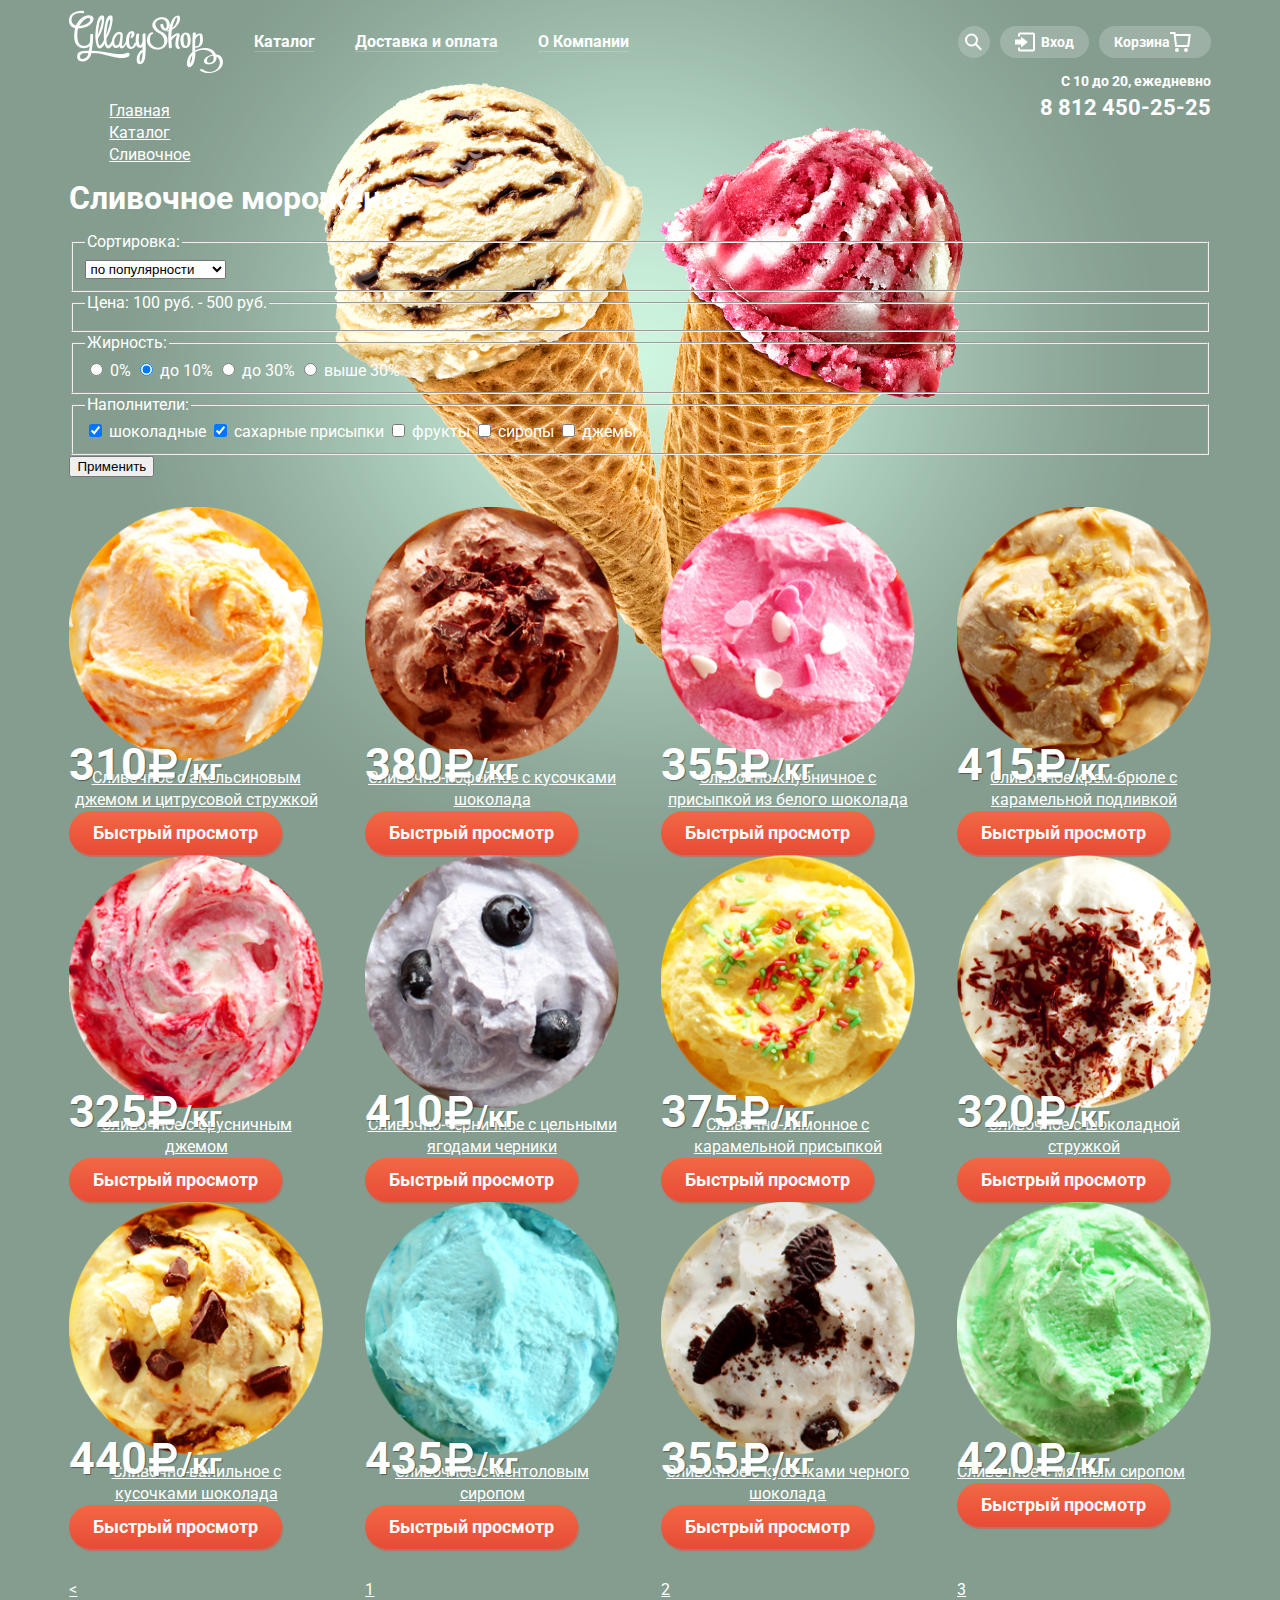
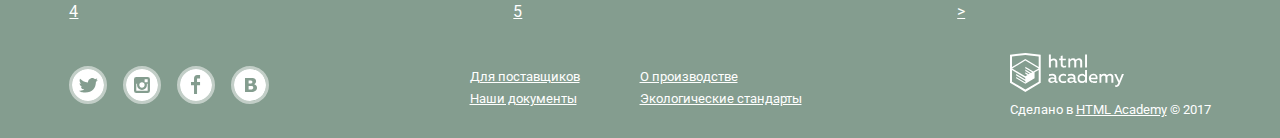
==== catalog.html @ 34268393 "Добавила оформление ссылок и кнопок при наведении и нажатии" ====
<!DOCTYPE html>
<html>
  <head>
    <meta charset="utf-8">
    <title>Gllacy Shop</title>
    <link href="https://fonts.googleapis.com/css?family=Roboto:300,400,500,700&amp;subset=cyrillic" rel="stylesheet">
    <link rel="stylesheet" href="css/base.css">
  </head>
  <body class="slide-1">
    <div class="centering">
      <header class="main-header">
        <img src="img/logo.png" alt="Логотип Gllacy Shop" width="154" height="64">
        <nav>
          <ul class="main-menu">
            <li>
              <a href="#">Каталог</a>
              <ul class="catalog">
                <li><a href="#">Новинки</a></li>
                <li><hr></li>
                <li><a href="#">Сливочное</a></li>
                <li><a href="#">Щербеты</a></li>
                <li><a href="#">Фруктовый лед</a></li>
                <li><a href="#">Мелорин</a></li>
              </ul>
            </li>
            <li>
              <a href="#">Доставка и оплата</a>
            </li>
            <li>
              <a href="#">О Компании</a>
            </li>
          </ul>
          <ul class="user-menu">
            <li class="search-icon">
              <a href="#"><p class="visually-hidden">Поиск</p>
                <svg xmlns="http://www.w3.org/2000/svg" xmlns:xlink="http://www.w3.org/1999/xlink" width="17" height="20" viewBox="0 0 17 17"><path fill="#fff" d="M16.958 15.527L11.75 10.32A6.455 6.455 0 0 0 13 6.5 6.5 6.5 0 1 0 6.5 13a6.465 6.465 0 0 0 3.839-1.263l5.205 5.204 1.414-1.414zM6.5 11C4.019 11 2 8.981 2 6.5S4.019 2 6.5 2 11 4.019 11 6.5 8.981 11 6.5 11z"/></svg>
              </a>
              <form class="main-form search-form" action="index.html" method="post">
                <input type="search" name="search" placeholder="Что ищем?" class="main-input">
              </form>
            </li>
            <li>
              <a href="#">
                <svg xmlns="http://www.w3.org/2000/svg" xmlns:xlink="http://www.w3.org/1999/xlink" width="21" height="20" viewBox="0 0 21 19"><g fill="#fff"><path d="M6 14.875L12.917 9.5 6 4.125v2.917H-.042v4.917H6z"/><path d="M18 0H5C3.9 0 3 .9 3 2v2h2V2h13v15H5v-2H3v2c0 1.1.9 2 2 2h13c1.1 0 2-.9 2-2V2c0-1.1-.9-2-2-2z"/></g></svg>
                Вход
              </a>
              <div class="main-form authorization">
                <form class="authorization-form" action="index.html" method="post">
                  <input type="email" name="email" placeholder="Электронная почта" class="main-input">
                  <input type="password" name="password" placeholder="Пароль" class="main-input">
                  <div class="authorization-form-button-container">
                    <input type="submit" name="submit" value="Войти" class="button button-medium">
                    <div class="authorization-form-links-container">
                      <a href="#">Забыли пароль?</a>
                      <a href="#">Новая регистрация</a>
                    </div>
                  </div>
                </form>
              </div>
            </li>
            <li>
              <a href="#">Корзина
                <svg xmlns="http://www.w3.org/2000/svg" width="21" height="20" viewBox="0 0 21 20"><g fill="#FFF"><path d="M5.657 2.031L5.422 0H0v2h3.64l1.5 13h13.988l1.699-12.969H5.657zM17.372 13H6.922L5.888 4.031h12.66L17.372 13z"/><circle cx="6.984" cy="18" r="2"/><circle cx="15.984" cy="18" r="2"/></g></svg>
              </a>
              <div class="basket">
                <table>
                  <tr>
                    <td>&times;</td>
                    <td><img src="img/icecream-1.png" alt="" width="33" height="33"></td>
                    <td>Пломбир с апельсиновым джемом</td>
                    <td>1,5 кг х 200 руб.</td>
                    <td>300 руб.</td>
                  </tr>
                  <tr>
                    <td>&times;</td>
                    <td><img src="img/icecream-2.png" alt="" width="33" height="33"></td>
                    <td>Клубничный пломбир с присыпкой из белого шоколада</td>
                    <td>1,5 кг х 300 руб.</td>
                    <td>450 руб.</td>
                  </tr>
                </table>
                <hr>
                <span>Итого: 750 руб.</span>
                <a href="#">Оформить заказ</a>
              </div>
            </li>
          </ul>
          <div class="main-block">
            <p>С 10 до 20, ежедневно</p>
            <p>8 812 450-25-25</p>
          </div>
        </nav>
      </header>
      <main>
        <ul class="breadcrumbs">
          <li><a href="index.html">Главная</a></li>
          <li><a href="#">Каталог</a></li>
          <li><a href="#">Сливочное</a></li>
        </ul>
        <h1>Сливочное мороженое</h1>
        <form class="sorting-form" action="index.html" method="post">
          <fieldset>
            <legend>Сортировка:</legend>
            <select class="sorting-iceacream" name="sorting">
              <option value="popular">по популярности</option>
              <option value="inexpensive">сначала недорогие</option>
              <option value="expensive">сначала дорогие</option>
              <option value="fat">по жирности</option>
            </select>
          </fieldset>
          <fieldset>
            <legend>Цена: 100 руб. - 500 руб.</legend>
            <div class="form-range">
              <div class="range-scale">
                <div class="range-bar"></div>
              </div>
              <div class="range-toggle range-toggle-min"><span class="visually-hidden">Цена от</span></div>
              <div class="range-toggle range-toggle-max"><span class="visually-hidden">Цена до</span></div>
            </div>
          </fieldset>
          <fieldset>
            <legend>Жирность:</legend>
            <input type="radio" name="fat" value="0" id="0">
            <label for="0">0%</label>
            <input type="radio" name="fat" value="10" id="10" checked>
            <label for="10">до 10%</label>
            <input type="radio" name="fat" value="30" id="30">
            <label for="30">до 30%</label>
            <input type="radio" name="fat" value="up30" id="up30">
            <label for="up30">выше 30%</label>
          </fieldset>
          <fieldset>
            <legend>Наполнители:</legend>
            <input type="checkbox" name="choco" value="choco" id="choco" checked>
            <label for="choco">шоколадные</label>
            <input type="checkbox" name="sugar" value="sugar" id="sugar" checked>
            <label for="sugar">сахарные присыпки</label>
            <input type="checkbox" name="fruit" value="fruit" id="fruit">
            <label for="fruit">фрукты</label>
            <input type="checkbox" name="syrup" value="syrup" id="syrup">
            <label for="syrup">сиропы</label>
            <input type="checkbox" name="jam" value="jam" id="jam">
            <label for="jam">джемы</label>
          </fieldset>
          <input type="submit" name="" value="Применить">
        </form>
        <section class="products-list">
          <ul>
            <li>
              <img src="img/icecream-1.png" alt="Мороженое сливочное с апельсиновым джемом и цитрусовой стружкой">
              <span>310</span>
              <a href="#">Сливочное с апельсиновым джемом и цитрусовой стружкой</a>
              <button type="button" name="button" class="button button-medium">Быстрый просмотр</button>
            </li>
            <li>
              <img src="img/icecream-2.png" alt="Мороженое сливочно-кофейное с кусочками шоколада">
              <span>380</span>
              <a href="#">Сливочно-кофейное с кусочками шоколада</a>
              <button type="button" name="button" class="button button-medium">Быстрый просмотр</button>
            </li>
            <li>
              <img src="img/icecream-3.png" alt="Мороженое сливочно-клубничное с присыпкой из белого шоколада">
              <span>355</span>
              <a href="#">Сливочно-клубничное с присыпкой из белого шоколада</a>
              <button type="button" name="button" class="button button-medium">Быстрый просмотр</button>
            </li>
            <li>
              <img src="img/icecream-4.png" alt="Мороженое сливочное крем-брюле с карамельной подливкой">
              <span>415</span>
              <a href="#">Сливочное крем-брюле с карамельной подливкой</a>
              <button type="button" name="button" class="button button-medium">Быстрый просмотр</button>
            </li>
            <li>
              <img src="img/icecream-5.png" alt="Мороженое сливочное с брусничным джемом">
              <span>325</span>
              <a href="#">Сливочное с брусничным джемом</a>
              <button type="button" name="button" class="button button-medium">Быстрый просмотр</button>
            </li>
            <li>
              <img src="img/icecream-6.png" alt="Мороженое сливочно-черничное с цельными ягодами черники ">
              <span>410</span>
              <a href="#">Сливочно-черничное с цельными ягодами черники </a>
              <button type="button" name="button" class="button button-medium">Быстрый просмотр</button>
            </li>
            <li>
              <img src="img/icecream-7.png" alt="Мороженое сливочно-лимонное с карамельной присыпкой">
              <span>375</span>
              <a href="#">Сливочно-лимонное с карамельной присыпкой</a>
              <button type="button" name="button" class="button button-medium">Быстрый просмотр</button>
            </li>
            <li>
              <img src="img/icecream-8.png" alt="Мороженое сливочное с шоколадной стружкой">
              <span>320</span>
              <a href="#">Сливочное с шоколадной стружкой</a>
              <button type="button" name="button" class="button button-medium">Быстрый просмотр</button>
            </li>
            <li>
              <img src="img/icecream-9.png" alt="Мороженое сливочно-ванильное с кусочками шоколада">
              <span>440</span>
              <a href="#">Сливочно-ванильное с кусочками шоколада</a>
              <button type="button" name="button" class="button button-medium">Быстрый просмотр</button>
            </li>
            <li>
              <img src="img/icecream-10.png" alt="Мороженое сливочноe с ментоловым сиропом">
              <span>435</span>
              <a href="#">Сливочноe с ментоловым сиропом</a>
              <button type="button" name="button" class="button button-medium">Быстрый просмотр</button>
            </li>
            <li>
              <img src="img/icecream-11.png" alt="Мороженое сливочное с кусочками черного шоколада">
              <span>355</span>
              <a href="#">Сливочное с кусочками черного шоколада</a>
              <button type="button" name="button" class="button button-medium">Быстрый просмотр</button>
            </li>
            <li>
              <img src="img/icecream-12.png" alt="Мороженое сливочное с мятным сиропом">
              <span>420</span>
              <a href="#">Сливочное с мятным сиропом</a>
              <button type="button" name="button" class="button button-medium">Быстрый просмотр</button>
            </li>
          </ul>
          <ul class="pagination">
            <li><a href="#"><</a></li>
            <li><a href="#">1</a></li>
            <li><a href="#">2</a></li>
            <li><a href="#">3</a></li>
            <li><a href="#">4</a></li>
            <li><a href="#">5</a></li>
            <li><a href="#">></a></li>
          </ul>
        </section>
      </main>
      <footer class="main-footer">
        <ul class="social-icons">
          <li>
            <a href="twitter.com">
              <svg xmlns="http://www.w3.org/2000/svg" width="32" height="32" viewBox="0 0 32 32"><path fill="#FFF" d="M16 0C7.164 0 0 7.164 0 16c0 8.837 7.164 16 16 16 8.837 0 16-7.163 16-16 0-8.836-7.163-16-16-16zm7.944 12.809c-.251 6.516-3.463 10.832-10.992 10.702h-.486c-.447 0-4.543-.443-5.344-1.823 2.479.19 4.247-.406 5.12-1.136-1.048-.289-2.923-.461-3.251-2.848.384.104.618.221 1.299.113-1.307-.824-2.758-1.519-2.679-3.643.311.317 1.164.518 1.46.457-.768-.233-2.149-3.244-.974-4.781 1.984 1.79 4.075 3.482 7.804 3.643.227-2.214 1.24-3.699 3.168-4.325 1.84-.479 3.255.26 3.901 1.138.737-.224 1.453-.466 2.193-.685-.004.833-.569 1.463-.935 1.709.747.165 1.423-.475 1.423-.475-.184.963-1.094 1.725-1.707 1.954z"/></svg>
          </a>
        </li>
          <li>
            <a href="instagram.com">
              <svg xmlns="http://www.w3.org/2000/svg" width="32" height="32" viewBox="0 0 32 32"><g fill="#FFF"><path d="M20.916 16a4.938 4.938 0 1 1-9.877 0c0-.394.051-.773.138-1.14h-.897v6.838h11.396V14.86h-.897c.086.367.137.746.137 1.14z"/><path d="M15.978 18.659c1.466 0 2.659-1.193 2.659-2.659s-1.193-2.659-2.659-2.659c-1.466 0-2.659 1.193-2.659 2.659s1.192 2.659 2.659 2.659zM18.637 10.302h3.039v3.039h-3.039z"/><path d="M16 0C7.164 0 0 7.164 0 16c0 8.837 7.164 16 16 16 8.837 0 16-7.163 16-16 0-8.836-7.163-16-16-16zm7.955 21.698a2.285 2.285 0 0 1-2.279 2.279H10.279A2.285 2.285 0 0 1 8 21.698V10.302a2.286 2.286 0 0 1 2.279-2.279h11.396a2.286 2.286 0 0 1 2.279 2.279v11.396z"/></g></svg>
            </a>
          </li>
          <li>
            <a href="facebook.com">
              <svg xmlns="http://www.w3.org/2000/svg" width="32" height="32" viewBox="0 0 32 32"><path fill="#FFF" d="M16 0C7.164 0 0 7.163 0 16s7.164 16 16 16c8.837 0 16-7.164 16-16S24.837 0 16 0zm4.062 9.455h-3.021v3.444h3.021v3.445h-3.021v8.61H14.02v-8.61H11v-3.445h3.021V9.455c0-1.902 1.353-3.445 3.021-3.445h3.021v3.445z"/></svg>
            </a>
          </li>
          <li>
            <a href="vk.com">
              <svg xmlns="http://www.w3.org/2000/svg" width="32" height="32" viewBox="0 0 32 32"><g fill="#FFF"><path d="M16.637 14.495c.402-.019.719-.082.951-.188.326-.145.54-.33.641-.559.101-.229.15-.496.15-.797 0-.232-.058-.465-.174-.697-.116-.232-.322-.405-.617-.517-.264-.1-.592-.155-.984-.165a76.242 76.242 0 0 0-1.652-.014h-.339v2.965h.565c.571 0 1.057-.009 1.459-.028zM18.118 17.084c-.282-.081-.672-.125-1.166-.132a127.97 127.97 0 0 0-1.55-.009h-.79v3.493h.264c1.014 0 1.74-.003 2.18-.009a3.2 3.2 0 0 0 1.212-.245c.377-.157.633-.364.774-.625s.214-.562.214-.9c0-.446-.088-.788-.261-1.03-.17-.241-.464-.423-.877-.543z"/><path d="M16 0C7.164 0 0 7.164 0 16c0 8.837 7.164 16 16 16 8.837 0 16-7.163 16-16 0-8.836-7.163-16-16-16zm6.602 20.531a3.73 3.73 0 0 1-1.124 1.327c-.552.415-1.161.71-1.823.886s-1.501.264-2.519.264h-6.121V8.987h5.443c1.13 0 1.957.038 2.48.113a5.126 5.126 0 0 1 1.561.5c.533.27.929.632 1.189 1.087.26.455.392.975.392 1.558 0 .678-.179 1.278-.536 1.795-.358.518-.863.92-1.517 1.208v.075c.917.182 1.642.559 2.179 1.13.537.571.807 1.325.807 2.261 0 .678-.138 1.283-.411 1.817z"/></g></svg>
            </a>
          </li>
        </ul>
        <ul class="documents">
          <li><a href="#">Для поставщиков</a></li>
          <li><a href="#">О производстве</a></li>
          <li><a href="#">Наши документы</a></li>
          <li><a href="#">Экологические стандарты</a></li>
        </ul>
        <div class="html-academy">
          <a href="https://htmlacademy.ru/intensive/htmlcss">
            <svg id="Layer_1" data-name="Layer 1" xmlns="http://www.w3.org/2000/svg" width="114" height="39" viewBox="0 0 108.08 36.85"><path d="M44.61,26.88a2,2,0,0,0,.55-0.1v1.33a3.25,3.25,0,0,1-1.18.21,1.67,1.67,0,0,1-1.67-1,4.84,4.84,0,0,1-3.14,1.08c-1.51,0-2.91-.83-2.91-2.55,0-2.13,2-2.79,3.71-2.79a11.08,11.08,0,0,1,2.17.25v-0.3c0-1-.76-1.77-2.19-1.77a7.42,7.42,0,0,0-3,.64v-1.7a10.21,10.21,0,0,1,3.19-.55c2.36,0,3.81,1.12,3.81,3.65v3a0.54,0.54,0,0,0,.49.59h0.17Zm-6.44-1.13A1.35,1.35,0,0,0,39.63,27h0.11a3.39,3.39,0,0,0,2.41-1V24.58a9.72,9.72,0,0,0-1.81-.21c-1,0-2.16.33-2.16,1.38h0Zm12.36-6.11a5,5,0,0,1,2.57.64V22a4.08,4.08,0,0,0-2.3-.7,2.75,2.75,0,1,0,0,5.49,5,5,0,0,0,2.43-.64v1.71a6.27,6.27,0,0,1-2.76.57A4.21,4.21,0,0,1,46,24.51q0-.21,0-0.41a4.32,4.32,0,0,1,4.18-4.46h0.38Zm12.17,7.24a2,2,0,0,0,.55-0.1v1.33a3.25,3.25,0,0,1-1.18.21,1.67,1.67,0,0,1-1.67-1,4.84,4.84,0,0,1-3.14,1.08c-1.51,0-2.91-.83-2.91-2.55,0-2.13,2-2.79,3.71-2.79a11.08,11.08,0,0,1,2.17.25v-0.3c0-1-.76-1.77-2.19-1.77a7.42,7.42,0,0,0-3,.64v-1.7a10.21,10.21,0,0,1,3.19-.55c2.36,0,3.81,1.12,3.81,3.65v3a0.54,0.54,0,0,0,.49.59h0.17Zm-6.44-1.13A1.35,1.35,0,0,0,57.73,27h0.11a3.39,3.39,0,0,0,2.41-1V24.58a9.72,9.72,0,0,0-1.81-.21c-1.06,0-2.16.33-2.16,1.38h0ZM73,16V28.2H71.35V26.88a3.88,3.88,0,0,1-3.19,1.54,4.4,4.4,0,0,1,0-8.78,3.81,3.81,0,0,1,3,1.3V16H73Zm-4.53,5.22a2.76,2.76,0,1,0,0,5.52A2.86,2.86,0,0,0,71.15,25V23A2.91,2.91,0,0,0,68.49,21.27ZM79,19.64c3.31,0,4.46,2.68,3.92,5.09H76.7c0.21,1.5,1.67,2.11,3.19,2.11a6.11,6.11,0,0,0,2.64-.59v1.6a7.14,7.14,0,0,1-3,.57C77,28.42,74.78,27,74.78,24a4.18,4.18,0,0,1,4-4.39H79Zm0.09,1.54a2.28,2.28,0,0,0-2.44,2.1v0.06H81.3A2,2,0,0,0,79.13,21.18Zm5.73,7V19.87h1.65v1a3.81,3.81,0,0,1,2.78-1.27A2.86,2.86,0,0,1,91.89,21a4.12,4.12,0,0,1,2.91-1.33A3.06,3.06,0,0,1,98,23V28.2h-1.9V23.05a1.59,1.59,0,0,0-1.42-1.75H94.42a2.8,2.8,0,0,0-2.07,1.12V28.2h-1.9V23.05A1.59,1.59,0,0,0,89,21.31H88.8a3,3,0,0,0-2.21,1.29v5.63H84.86Zm21.31-8.33h1.9l-3.91,9.46c-0.9,2.17-2.09,2.86-3.35,2.86a4.76,4.76,0,0,1-1.1-.14V30.46a2.86,2.86,0,0,0,.85.12c0.9,0,1.58-.64,2.07-1.9l0.17-.42-4-8.4h2l2.86,6.29ZM38.73,1.46V6.22a3.81,3.81,0,0,1,2.7-1.14,3.25,3.25,0,0,1,3.44,3.4v5.15H43V8.72a1.81,1.81,0,0,0-1.61-2h-0.3a2.93,2.93,0,0,0-2.32,1.39v5.52h-1.9V1.46h1.9ZM49.94,2.31v3h3V6.91h-3v3.81c0,1.1.5,1.46,1.58,1.46a4.49,4.49,0,0,0,1.69-.33v1.6A6.8,6.8,0,0,1,51,13.8a2.55,2.55,0,0,1-2.86-2.74V6.89H46.58V5.26h1.5V2.74Zm5.4,11.31V5.28H57v1A3.81,3.81,0,0,1,59.77,5a2.86,2.86,0,0,1,2.6,1.33A4.12,4.12,0,0,1,65.28,5,3.06,3.06,0,0,1,68.44,8.4v5.21h-1.9V8.46a1.59,1.59,0,0,0-1.42-1.75H64.89a2.8,2.8,0,0,0-2.07,1.12v5.78h-1.9V8.46A1.59,1.59,0,0,0,59.5,6.71H59.27A3,3,0,0,0,57.06,8v5.63H55.34ZM71.17,1.45H73V13.6H71.17V1.45ZM14.71,0H14.55L0,1.54V28.21l14.55,8.66,14.55-8.66V1.54Zm12.5,27.1L14.55,34.64,1.9,27.12V16.18l12.59,7.5V25L5.86,19.9v1.31l8.68,5.21v1.39L5.87,22.65V24l8.68,5.21,8.75-5.24V18.31L27.2,16V27.12Zm0-12.53-3.48,2-1.6,1L14.51,13v1.31L21,18.23H21l-0.14.09-1,.54-5.37-3.2V17l4.24,2.52-1,.67-3.2-1.9v1.31l2.1,1.24L14.5,22.1,2,14.65,14.51,7.11Zm0-1.32L14.49,5.76,1.91,13.25v-10L14.56,1.92,27.21,3.25v10h0Z" transform="translate(0 -0.02)" fill="#fff"/></svg>
          </a>
          <span>Сделано в <a href="https://htmlacademy.ru/">HTML Academy</a> © 2017</span>
        </div>
      </footer>
    </div>
    <form class="main-modal" action="index.html" method="post">
      <p>Мы обязательно вам ответим!</p>
      <input type="text" name="name" placeholder="Как вас зовут?">
      <input type="text" name="email" placeholder="Ваша почта для ответа?">
      <input type="text" name="comment" placeholder="Напишите что-нибудь...">
      <input type="submit" name="submit" value="Отправить">
    </form>
  </body>
</html>
---- css/base.css ----
@charset "UTF-8";
.button {
  color: #ffffff;
  background: #f26843;
  background: -moz-linear-gradient(top, #f26843 0%, #e74b36 100%);
  background: -webkit-linear-gradient(top, #f26843 0%, #e74b36 100%);
  background: linear-gradient(to bottom, #f26843 0%, #e74b36 100%);
  font-family: "Roboto", sans-serif;
  border: none;
  text-decoration: none;
  box-shadow: 1px 2px 1px 0 rgba(231, 75, 54, 0.5);
  font-weight: bold;
  cursor: pointer; }
  .button:hover {
    background: #f58669;
    background: -moz-linear-gradient(top, #f58669 0%, #ec6f5e 100%);
    background: -webkit-linear-gradient(top, #f58669 0%, #ec6f5e 100%);
    background: linear-gradient(to bottom, #f58669 0%, #ec6f5e 100%);
    box-shadow: 1px 2px 1px 0 rgba(172, 16, 0, 0.8); }
  .button:active {
    background: #f26843;
    background: -moz-linear-gradient(top, #e74b36 0%, #f26843 100%);
    background: -webkit-linear-gradient(top, #e74b36 0%, #f26843 100%);
    background: linear-gradient(to bottom, #e74b36 0%, #f26843 100%);
    box-shadow: inset 1px 2px 1px 0 rgba(172, 16, 0, 0.8); }
  .button.button-medium {
    font-size: 18px;
    line-height: 18px;
    padding: 13px 24px;
    border-radius: 22px; }
  .button.button-big {
    font-size: 32px;
    line-height: 32px;
    padding: 20px 40px;
    border-radius: 40px; }

nav {
  display: flex;
  flex-grow: 1;
  justify-content: space-between; }
  nav ul > li {
    margin-right: 10px;
    font-weight: bold;
    position: relative; }
    nav ul > li:active, nav ul > li:hover {
      background-color: #f7f6f3;
      color: #000000;
      font-weight: bold;
      border-radius: 17px;
      padding: 5px 15px; }
      nav ul > li:active svg path,
      nav ul > li:active svg g, nav ul > li:hover svg path,
      nav ul > li:hover svg g {
        fill: #000000; }
    nav ul > li:active {
      box-shadow: inset 0 2px 2px 0 rgba(0, 0, 0, 0.4); }
    nav ul > li:last-child {
      margin-right: 0; }
    nav ul > li:not(.search-icon) {
      border-radius: 17px;
      padding: 5px 15px; }

.main-header {
  display: flex;
  padding: 10px 0;
  position: relative; }
  .main-header ul:not(.catalog) {
    padding: 0;
    margin: 16px;
    margin-right: 0;
    display: flex;
    justify-content: space-between; }
  .main-header .main-block {
    position: absolute;
    right: 0;
    top: 70px; }
    .main-header .main-block p {
      font-weight: bold;
      text-align: right;
      margin: 0;
      padding-bottom: 5px; }
    .main-header .main-block p:first-child {
      font-size: 14px; }
    .main-header .main-block p:last-child {
      font-size: 22px; }
  .main-header .user-menu > li > a {
    text-decoration: none;
    font-size: 14px;
    font-family: "Roboto", sans-serif;
    display: flex;
    align-items: center; }
    .main-header .user-menu > li > a svg {
      margin-right: 5px; }
  .main-header .user-menu li {
    position: relative;
    background-color: rgba(255, 255, 255, 0.2); }
    .main-header .user-menu li:hover {
      background-color: #f7f6f3; }
  .main-header .user-menu .search-icon {
    border-radius: 50%;
    width: 32px;
    height: 32px;
    display: flex;
    justify-content: center; }
    .main-header .user-menu .search-icon:hover {
      padding: 0;
      background-color: #f7f6f3; }
    .main-header .user-menu .search-icon a {
      margin: 0; }
      .main-header .user-menu .search-icon a svg {
        margin-right: 0; }
  .main-header .main-menu a {
    text-decoration: none;
    border-bottom: 1px solid rgba(255, 255, 255, 0.2); }
  .main-header .main-menu .catalog {
    padding: 0;
    background-color: #f8f7f4;
    color: #000000;
    position: absolute;
    border-radius: 4px;
    left: 0;
    top: 37px;
    z-index: 2; }
    .main-header .main-menu .catalog hr {
      margin: 0 -10px;
      height: 1px;
      border: 0;
      background-color: #d1d0ce; }
    .main-header .main-menu .catalog a {
      border-bottom: 0; }
    .main-header .main-menu .catalog li {
      margin: 0;
      padding: 5px 20px;
      font-size: 14px;
      font-weight: normal;
      border-bottom: none;
      white-space: nowrap; }
      .main-header .main-menu .catalog li:hover {
        background-color: #fbded7;
        border-radius: 0; }
      .main-header .main-menu .catalog li:active {
        background-color: #f6b5a5;
        box-shadow: none;
        border-radius: 0; }
      .main-header .main-menu .catalog li:first-child {
        font-weight: bold; }

.shares {
  display: flex; }

.main-info {
  background-image: url("../img/waffle.png");
  color: #323232;
  border-radius: 17px;
  padding: 20px;
  box-sizing: border-box;
  margin-bottom: 40px; }
  .main-info ul {
    display: flex;
    flex-wrap: wrap;
    padding: 0;
    margin-bottom: 0;
    justify-content: space-between; }
    .main-info ul li {
      display: flex;
      width: 49%; }
      .main-info ul li p {
        margin-bottom: 0; }
      .main-info ul li svg {
        flex-shrink: 0;
        margin-right: 8px; }

.main-other {
  display: flex;
  justify-content: space-between; }
  .main-other > div {
    width: 50%; }

.main-map {
  position: relative;
  margin-bottom: 15px; }
  .main-map iframe {
    display: block; }

.address {
  background-color: #fffffe;
  color: #000000;
  position: absolute;
  right: 30px;
  bottom: 92px;
  width: 300px;
  padding: 25px;
  border-radius: 17px;
  box-sizing: border-box; }
  .address p {
    font-size: 14px; }
    .address p b {
      font-size: 18px; }

.main-footer {
  display: flex;
  justify-content: space-between;
  font-size: 13px;
  margin-bottom: 15px; }
  .main-footer a:hover, .main-footer a:active {
    color: #ffbc9e; }
  .main-footer ul {
    display: flex;
    padding: 0; }
    .main-footer ul.social-icons {
      display: flex;
      width: 200px;
      justify-content: space-between; }
      .main-footer ul.social-icons a {
        border: 3px solid rgba(255, 255, 255, 0.5);
        border-radius: 50%;
        display: inline-block; }
        .main-footer ul.social-icons a svg {
          vertical-align: top; }
    .main-footer ul.documents {
      display: flex;
      flex-wrap: wrap;
      width: 340px; }
      .main-footer ul.documents li {
        width: 50%; }
  .main-footer .html-academy {
    display: flex;
    flex-direction: column; }

.shares {
  font-size: 18px;
  line-height: 22px;
  font-weight: bold; }
  .shares .button {
    position: absolute;
    right: 20px;
    bottom: 20px; }
  .shares .shares-item {
    background-repeat: no-repeat;
    border-radius: 17px;
    width: 560px;
    height: 230px;
    padding: 20px;
    box-sizing: border-box;
    position: relative; }
    .shares .shares-item.shares-one {
      background-image: url("../img/background-raspberries.jpg");
      margin-right: 2.2%; }
    .shares .shares-item.shares-two {
      background-image: url("../img/background-chocolate.jpg"); }

.main-other {
  margin-bottom: 40px; }
  .main-other .main-blog {
    color: #323232;
    background-image: url("../img/background-strawberry.jpg");
    background-repeat: no-repeat;
    border-radius: 17px;
    width: 560px;
    padding: 20px;
    box-sizing: border-box;
    min-height: 220px;
    margin-right: 2.2%; }
    .main-other .main-blog a {
      display: block;
      width: 60%; }
  .main-other .main-spam {
    background-color: #f8f7f4;
    color: #5a5a5a;
    border-radius: 17px;
    width: 560px;
    padding: 6px;
    box-sizing: border-box;
    background-image: url("../img/stripes.png"); }
    .main-other .main-spam .main-spam-inner {
      background-color: #f8f7f4;
      border-radius: 17px;
      min-height: 208px;
      padding: 30px 20px;
      box-sizing: border-box;
      position: relative; }
      .main-other .main-spam .main-spam-inner p {
        margin: 0; }
      .main-other .main-spam .main-spam-inner form {
        display: flex;
        position: absolute;
        bottom: 30px;
        right: 20px;
        left: 20px; }
        .main-other .main-spam .main-spam-inner form .main-input {
          flex-grow: 1;
          margin-right: 10px; }

.main-input {
  box-sizing: border-box;
  height: 44px;
  padding: 15px;
  border: 1px solid #d3d3d2;
  border-radius: 4px;
  color: #999999;
  font-size: 14px;
  font-family: "Roboto", sans-serif;
  width: 100%; }

.main-form {
  background-color: #f8f7f4;
  padding: 20px;
  border-radius: 4px;
  position: absolute;
  z-index: 1; }

.main-form:not(.main-modal) {
  box-shadow: 0px 20px 40px 0px rgba(0, 0, 0, 0.5); }

.search-form {
  min-width: 340px;
  position: absolute;
  right: 0; }

.authorization {
  width: 280px;
  right: 0;
  box-sizing: border-box; }
  .authorization a {
    color: #323232;
    font-size: 13px; }
    .authorization a:hover, .authorization a:active {
      color: #e84d37; }
  .authorization input:not([type="submit"]) {
    margin-bottom: 20px; }
  .authorization .authorization-form-button-container {
    display: flex; }
  .authorization .authorization-form-links-container {
    display: flex;
    flex-direction: column;
    margin-left: 20px; }

.main-modal {
  width: 440px;
  position: relative; }
  .main-modal input[type="text"] {
    margin-bottom: 20px;
    width: 265px; }
  .main-modal p {
    color: #323232;
    font-size: 24px;
    font-weight: bold; }
  .main-modal textarea {
    height: 155px;
    margin-bottom: 20px;
    display: block; }

.text-right {
  text-align: right; }

::-webkit-input-placeholder {
  color: #999999; }

::-moz-placeholder {
  color: #999999; }

/* Firefox 19+ */
:-ms-input-placeholder {
  color: #999999; }

.products-list ul {
  padding: 0;
  margin: 30px 0px;
  display: flex;
  flex-wrap: wrap;
  justify-content: space-between; }
  .products-list ul li {
    width: 22.2%;
    position: relative; }
    .products-list ul li img {
      max-width: 100%;
      height: auto; }
      .products-list ul li img.hit {
        position: absolute; }
    .products-list ul li span {
      position: absolute;
      bottom: 70px;
      font-family: "Roboto", sans-serif;
      font-size: 45px;
      font-weight: bold;
      text-shadow: 1px 1px 1px rgba(0, 0, 0, 0.4); }
      .products-list ul li span::after {
        content: "/кг";
        background-image: url("../svg-gllacy/ruble.svg");
        height: 38px;
        padding-left: 34px;
        padding-top: 12px;
        box-sizing: border-box;
        display: inline-block;
        background-size: contain;
        background-position: left;
        background-repeat: no-repeat;
        font-size: 30px; }
    .products-list ul li a {
      text-align: center;
      display: inline-block; }

.main-slider {
  position: relative;
  height: 560px; }
  .main-slider .slider-text {
    font-size: 60px;
    line-height: 60px;
    font-weight: bold;
    position: absolute;
    padding: 0px 215px;
    top: 245px;
    text-align: center; }
  .main-slider .text-center {
    left: 0;
    right: 0;
    position: absolute;
    text-align: center;
    top: 470px; }

body {
  margin: 0;
  padding: 0;
  font-family: "Roboto", sans-serif;
  color: #ffffff;
  font-weight: normal;
  font-size: 16px;
  line-height: 22px;
  background-repeat: no-repeat;
  background-position: center top; }
  body.slide-1 {
    background-color: #849d8f;
    background-image: url("../img/main-icecream-1.png"); }
  body.slide-2 {
    background-color: #8996a6;
    background-image: url("../img/main-icecream-2.png"); }
  body.slide-3 {
    background-color: #9d8b84;
    background-image: url("../img/main-icecream-3.png"); }
  body .centering {
    position: relative;
    margin: 0 auto;
    padding: 0 2.3%;
    width: 1200px;
    box-sizing: border-box; }
  body .visually-hidden {
    display: none; }
  body a {
    color: inherit; }
  body li {
    list-style-type: none; }
  body h2 {
    font-size: 35px;
    line-height: 41px;
    margin: 0; }
  body h3 {
    font-size: 24px;
    line-height: 30px;
    margin: 0; }

.basket,
.user-menu,
.main-form,
.catalog,
.main-modal {
  display: none; }
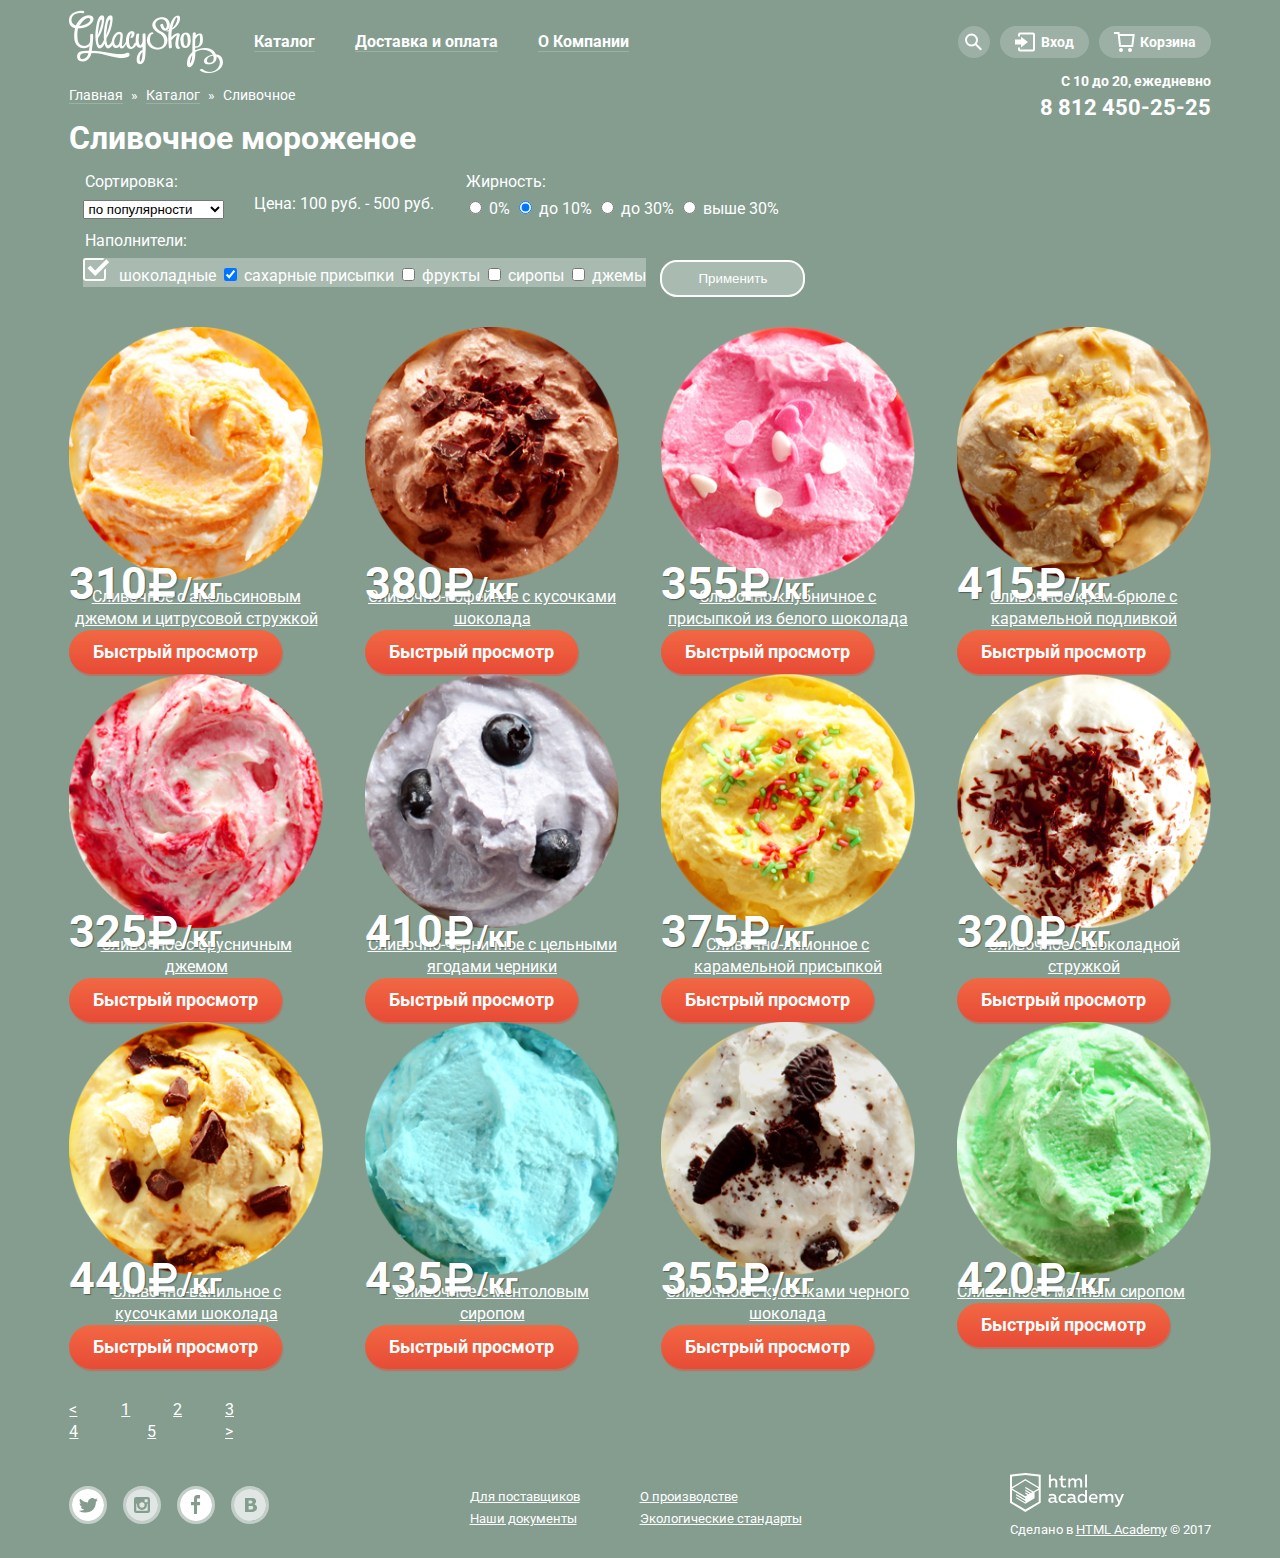
==== commit c930a430: "Закочнила оформление главной страницы, начала оформление страницы каталога" ====
--- a/catalog.html
+++ b/catalog.html
@@ -6,7 +6,7 @@
     <link href="https://fonts.googleapis.com/css?family=Roboto:300,400,500,700&amp;subset=cyrillic" rel="stylesheet">
     <link rel="stylesheet" href="css/base.css">
   </head>
-  <body class="slide-1">
+  <body class="catalog-color">
     <div class="centering">
       <header class="main-header">
         <img src="img/logo.png" alt="Логотип Gllacy Shop" width="154" height="64">
@@ -59,8 +59,9 @@
               </div>
             </li>
             <li>
-              <a href="#">Корзина
+              <a href="#">
                 <svg xmlns="http://www.w3.org/2000/svg" width="21" height="20" viewBox="0 0 21 20"><g fill="#FFF"><path d="M5.657 2.031L5.422 0H0v2h3.64l1.5 13h13.988l1.699-12.969H5.657zM17.372 13H6.922L5.888 4.031h12.66L17.372 13z"/><circle cx="6.984" cy="18" r="2"/><circle cx="15.984" cy="18" r="2"/></g></svg>
+                Корзина
               </a>
               <div class="basket">
                 <table>
@@ -92,58 +93,65 @@
         </nav>
       </header>
       <main>
-        <ul class="breadcrumbs">
+        <ol class="breadcrumbs">
           <li><a href="index.html">Главная</a></li>
           <li><a href="#">Каталог</a></li>
-          <li><a href="#">Сливочное</a></li>
-        </ul>
+          <li class="active-page"><a href="#">Сливочное</a></li>
+        </ol>
         <h1>Сливочное мороженое</h1>
         <form class="sorting-form" action="index.html" method="post">
+          <div class="sorting-container-1">
+            <fieldset>
+              <legend>Сортировка:</legend>
+              <select class="sorting-iceacream" name="sorting">
+                <option value="popular">по популярности</option>
+                <option value="inexpensive">сначала недорогие</option>
+                <option value="expensive">сначала дорогие</option>
+                <option value="fat">по жирности</option>
+              </select>
+            </fieldset>
+            <fieldset>
+              <legend>Цена: 100 руб. - 500 руб.</legend>
+              <div class="form-range">
+                <div class="range-scale">
+                  <div class="range-bar"></div>
+                </div>
+                <div class="range-toggle range-toggle-min"><span class="visually-hidden">Цена от</span></div>
+                <div class="range-toggle range-toggle-max"><span class="visually-hidden">Цена до</span></div>
+              </div>
+            </fieldset>
+            <fieldset>
+              <legend>Жирность:</legend>
+              <input type="radio" name="fat" value="0" id="0">
+              <label for="0">0%</label>
+              <input type="radio" name="fat" value="10" id="10" checked>
+              <label for="10">до 10%</label>
+              <input type="radio" name="fat" value="30" id="30">
+              <label for="30">до 30%</label>
+              <input type="radio" name="fat" value="up30" id="up30">
+              <label for="up30">выше 30%</label>
+            </fieldset>
+          </div>
+          <div class="sorting-container-2">
           <fieldset>
-            <legend>Сортировка:</legend>
-            <select class="sorting-iceacream" name="sorting">
-              <option value="popular">по популярности</option>
-              <option value="inexpensive">сначала недорогие</option>
-              <option value="expensive">сначала дорогие</option>
-              <option value="fat">по жирности</option>
-            </select>
-          </fieldset>
-          <fieldset>
-            <legend>Цена: 100 руб. - 500 руб.</legend>
-            <div class="form-range">
-              <div class="range-scale">
-                <div class="range-bar"></div>
-              </div>
-              <div class="range-toggle range-toggle-min"><span class="visually-hidden">Цена от</span></div>
-              <div class="range-toggle range-toggle-max"><span class="visually-hidden">Цена до</span></div>
+            <legend>Наполнители:</legend>
+            <div class="sorting-fields">
+              <label for="choco"><input type="checkbox" name="choco" value="choco" id="choco" class="visually-hidden" checked>
+              <span class="svg-checkbox"></span>
+              шоколадные</label>
+              <input type="checkbox" name="sugar" value="sugar" id="sugar" checked>
+              <label for="sugar">сахарные присыпки</label>
+              <input type="checkbox" name="fruit" value="fruit" id="fruit">
+              <label for="fruit">фрукты</label>
+              <input type="checkbox" name="syrup" value="syrup" id="syrup">
+              <label for="syrup">сиропы</label>
+              <input type="checkbox" name="jam" value="jam" id="jam">
+              <label for="jam">джемы</label>
             </div>
           </fieldset>
-          <fieldset>
-            <legend>Жирность:</legend>
-            <input type="radio" name="fat" value="0" id="0">
-            <label for="0">0%</label>
-            <input type="radio" name="fat" value="10" id="10" checked>
-            <label for="10">до 10%</label>
-            <input type="radio" name="fat" value="30" id="30">
-            <label for="30">до 30%</label>
-            <input type="radio" name="fat" value="up30" id="up30">
-            <label for="up30">выше 30%</label>
-          </fieldset>
-          <fieldset>
-            <legend>Наполнители:</legend>
-            <input type="checkbox" name="choco" value="choco" id="choco" checked>
-            <label for="choco">шоколадные</label>
-            <input type="checkbox" name="sugar" value="sugar" id="sugar" checked>
-            <label for="sugar">сахарные присыпки</label>
-            <input type="checkbox" name="fruit" value="fruit" id="fruit">
-            <label for="fruit">фрукты</label>
-            <input type="checkbox" name="syrup" value="syrup" id="syrup">
-            <label for="syrup">сиропы</label>
-            <input type="checkbox" name="jam" value="jam" id="jam">
-            <label for="jam">джемы</label>
-          </fieldset>
-          <input type="submit" name="" value="Применить">
+          <input type="submit" name="apply" class="button-apply" value="Применить">
         </form>
+      </div>
         <section class="products-list">
           <ul>
             <li>
--- a/css/base.css
+++ b/css/base.css
@@ -193,9 +193,29 @@
   border-radius: 17px;
   box-sizing: border-box; }
   .address p {
-    font-size: 14px; }
+    font-size: 14px;
+    margin-top: 0; }
     .address p b {
       font-size: 18px; }
+
+.breadcrumbs {
+  padding: 0;
+  margin: 0;
+  display: flex;
+  font-size: 14px; }
+  .breadcrumbs a {
+    text-decoration: none;
+    border-bottom: 1px solid rgba(255, 255, 255, 0.2); }
+  .breadcrumbs li + li:before {
+    content: "»";
+    padding: 8px; }
+  .breadcrumbs .active-page a {
+    pointer-events: none;
+    border-bottom: none; }
+
+.pagination {
+  width: 200px;
+  display: flex; }
 
 .main-footer {
   display: flex;
@@ -215,8 +235,14 @@
         border: 3px solid rgba(255, 255, 255, 0.5);
         border-radius: 50%;
         display: inline-block; }
+        .main-footer ul.social-icons a:hover svg g {
+          fill: white; }
+        .main-footer ul.social-icons a:active svg g {
+          fill: rgba(255, 255, 255, 0.5); }
         .main-footer ul.social-icons a svg {
           vertical-align: top; }
+          .main-footer ul.social-icons a svg g {
+            fill: rgba(255, 255, 255, 0.75); }
     .main-footer ul.documents {
       display: flex;
       flex-wrap: wrap;
@@ -417,6 +443,50 @@
     position: absolute;
     text-align: center;
     top: 470px; }
+  .main-slider .slide-buttons {
+    position: absolute;
+    left: 0;
+    bottom: 60px; }
+    .main-slider .slide-buttons .button-slide {
+      width: 22px;
+      height: 22px;
+      border-radius: 50%;
+      background-color: transparent;
+      border: 2px solid #ffffff;
+      margin-right: 6px;
+      cursor: pointer; }
+      .main-slider .slide-buttons .button-slide:hover {
+        background-color: rgba(255, 255, 255, 0.5); }
+      .main-slider .slide-buttons .button-slide.active {
+        background-color: #ffffff; }
+
+.sorting-container-1,
+.sorting-container-2 {
+  display: flex;
+  align-items: flex-end; }
+  .sorting-container-1 fieldset,
+  .sorting-container-2 fieldset {
+    border: none; }
+    .sorting-container-1 fieldset .sorting-fields,
+    .sorting-container-2 fieldset .sorting-fields {
+      background-color: rgba(255, 255, 255, 0.3); }
+
+.svg-checkbox {
+  width: 27px;
+  height: 23px;
+  background-image: url("../svg-gllacy/checkbox-on.svg");
+  background-repeat: no-repeat;
+  display: inline-block;
+  margin-right: 5px; }
+
+.button-apply {
+  color: #ffffff;
+  background-color: rgba(255, 255, 255, 0.3);
+  border: 2px solid #ffffff;
+  border-radius: 17px;
+  padding: 5px 15px;
+  width: 145px;
+  height: 37px; }
 
 body {
   margin: 0;
@@ -428,6 +498,8 @@
   line-height: 22px;
   background-repeat: no-repeat;
   background-position: center top; }
+  body.catalog-color {
+    background-color: #849d8f; }
   body.slide-1 {
     background-color: #849d8f;
     background-image: url("../img/main-icecream-1.png"); }
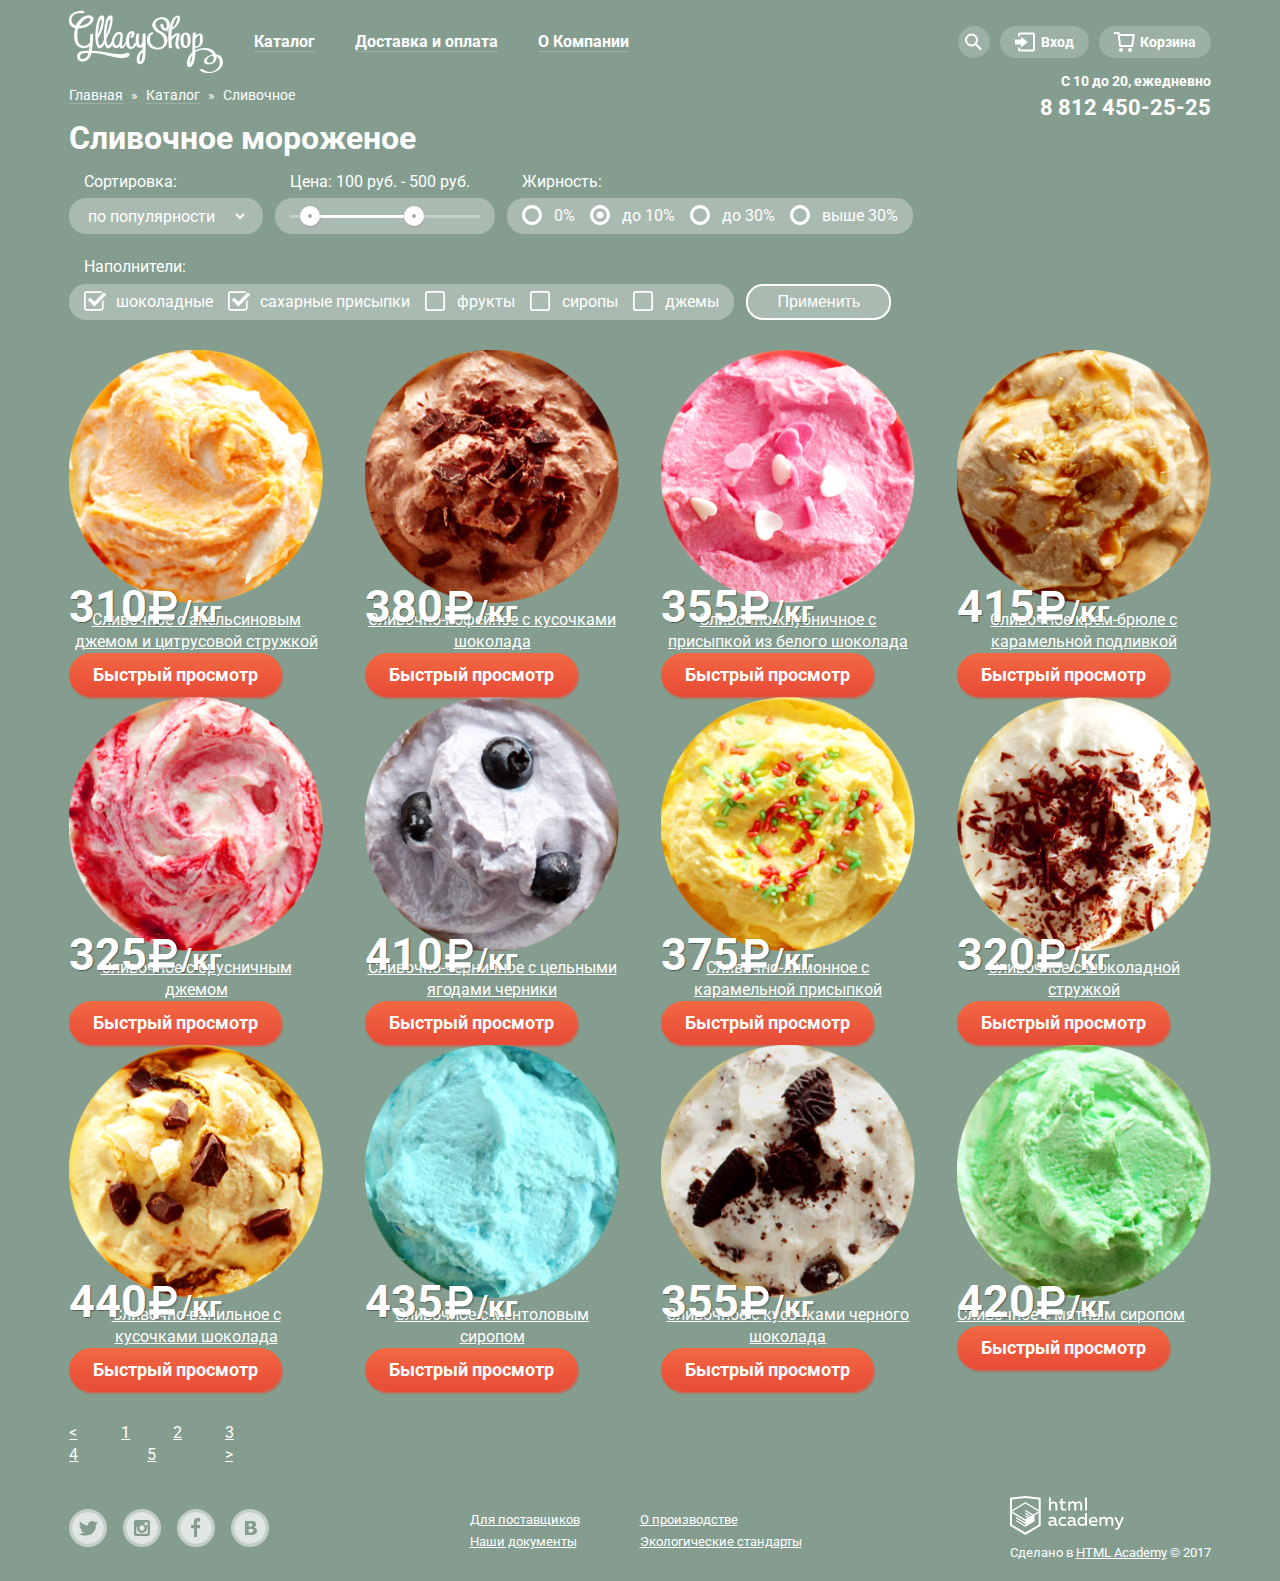
==== commit c2388c73: "Добавила оформление сортировки на странице каталога" ====
--- a/catalog.html
+++ b/catalog.html
@@ -5,6 +5,7 @@
     <title>Gllacy Shop</title>
     <link href="https://fonts.googleapis.com/css?family=Roboto:300,400,500,700&amp;subset=cyrillic" rel="stylesheet">
     <link rel="stylesheet" href="css/base.css">
+    <meta name="viewport" content="width=device-width, initial-scale=1.0, maximum-scale=1.0, minimum-scale=1.0, user-scalable=no">
   </head>
   <body class="catalog-color">
     <div class="centering">
@@ -103,50 +104,82 @@
           <div class="sorting-container-1">
             <fieldset>
               <legend>Сортировка:</legend>
-              <select class="sorting-iceacream" name="sorting">
-                <option value="popular">по популярности</option>
-                <option value="inexpensive">сначала недорогие</option>
-                <option value="expensive">сначала дорогие</option>
-                <option value="fat">по жирности</option>
+              <div class="sorting-fields">
+                <select class="sorting-iceacream" name="sorting">
+                  <option value="popular">по популярности</option>
+                  <option value="inexpensive">сначала недорогие</option>
+                  <option value="expensive">сначала дорогие</option>
+                  <option value="fat">по жирности</option>
+                </div>
               </select>
             </fieldset>
             <fieldset>
               <legend>Цена: 100 руб. - 500 руб.</legend>
-              <div class="form-range">
-                <div class="range-scale">
-                  <div class="range-bar"></div>
+              <div class="sorting-fields">
+                <div class="form-range">
+                  <div class="range-scale">
+                    <div class="range-bar"></div>
+                  </div>
+                  <div class="range-toggle range-toggle-min"><span class="visually-hidden">Цена от</span></div>
+                  <div class="range-toggle range-toggle-max"><span class="visually-hidden">Цена до</span></div>
                 </div>
-                <div class="range-toggle range-toggle-min"><span class="visually-hidden">Цена от</span></div>
-                <div class="range-toggle range-toggle-max"><span class="visually-hidden">Цена до</span></div>
-              </div>
+            </div>
             </fieldset>
             <fieldset>
               <legend>Жирность:</legend>
-              <input type="radio" name="fat" value="0" id="0">
-              <label for="0">0%</label>
-              <input type="radio" name="fat" value="10" id="10" checked>
-              <label for="10">до 10%</label>
-              <input type="radio" name="fat" value="30" id="30">
-              <label for="30">до 30%</label>
-              <input type="radio" name="fat" value="up30" id="up30">
-              <label for="up30">выше 30%</label>
+              <div class="sorting-fields">
+                <label for="0" class="sorting-label">
+                  <input type="radio" name="fat" value="0" id="0" class="visually-hidden">
+                  <span class="svg-radio off"></span>
+                  0%
+                </label>
+                <label for="10" class="sorting-label">
+                  <input type="radio" name="fat" value="10" id="10"  class="visually-hidden" checked>
+                  <span class="svg-radio on"></span>
+                  до 10%
+                </label>
+                <label for="30" class="sorting-label">
+                  <input type="radio" name="fat" value="30" id="30" class="visually-hidden">
+                  <span class="svg-radio off"></span>
+                  до 30%
+                </label>
+                <label for="up30" class="sorting-label">
+                  <input type="radio" name="fat" value="up30" id="up30" class="visually-hidden">
+                  <span class="svg-radio off"></span>
+                  выше 30%
+                </label>
+              </div>
             </fieldset>
-          </div>
+          </div><br>
           <div class="sorting-container-2">
           <fieldset>
             <legend>Наполнители:</legend>
             <div class="sorting-fields">
-              <label for="choco"><input type="checkbox" name="choco" value="choco" id="choco" class="visually-hidden" checked>
-              <span class="svg-checkbox"></span>
-              шоколадные</label>
-              <input type="checkbox" name="sugar" value="sugar" id="sugar" checked>
-              <label for="sugar">сахарные присыпки</label>
-              <input type="checkbox" name="fruit" value="fruit" id="fruit">
-              <label for="fruit">фрукты</label>
-              <input type="checkbox" name="syrup" value="syrup" id="syrup">
-              <label for="syrup">сиропы</label>
-              <input type="checkbox" name="jam" value="jam" id="jam">
-              <label for="jam">джемы</label>
+              <label for="choco" class="sorting-label">
+                <input type="checkbox" name="choco" value="choco" id="choco" class="visually-hidden" checked>
+                <span class="svg-checkbox"></span>
+                шоколадные
+              </label>
+              <label for="sugar" class="sorting-label">
+                <input type="checkbox" name="sugar" value="sugar" id="sugar" class="visually-hidden" checked>
+                <span class="svg-checkbox"></span>
+                сахарные присыпки
+              </label>
+              <label for="fruit" class="sorting-label">
+                <input type="checkbox" name="fruit" value="fruit" id="fruit" class="visually-hidden">
+                <span class="svg-checkbox"></span>
+                фрукты
+              </label>
+              <label for="syrup" class="sorting-label">
+                <input type="checkbox" name="syrup" value="syrup" id="syrup" class="visually-hidden">
+                <span class="svg-checkbox"></span>
+                сиропы
+              </label>
+              <label for="jam" class="sorting-label">
+                <input type="checkbox" name="jam" value="jam" id="jam" class="visually-hidden">
+                <span class="svg-checkbox"></span>
+                джемы
+              </label>
             </div>
           </fieldset>
           <input type="submit" name="apply" class="button-apply" value="Применить">
@@ -242,22 +275,38 @@
         <ul class="social-icons">
           <li>
             <a href="twitter.com">
-              <svg xmlns="http://www.w3.org/2000/svg" width="32" height="32" viewBox="0 0 32 32"><path fill="#FFF" d="M16 0C7.164 0 0 7.164 0 16c0 8.837 7.164 16 16 16 8.837 0 16-7.163 16-16 0-8.836-7.163-16-16-16zm7.944 12.809c-.251 6.516-3.463 10.832-10.992 10.702h-.486c-.447 0-4.543-.443-5.344-1.823 2.479.19 4.247-.406 5.12-1.136-1.048-.289-2.923-.461-3.251-2.848.384.104.618.221 1.299.113-1.307-.824-2.758-1.519-2.679-3.643.311.317 1.164.518 1.46.457-.768-.233-2.149-3.244-.974-4.781 1.984 1.79 4.075 3.482 7.804 3.643.227-2.214 1.24-3.699 3.168-4.325 1.84-.479 3.255.26 3.901 1.138.737-.224 1.453-.466 2.193-.685-.004.833-.569 1.463-.935 1.709.747.165 1.423-.475 1.423-.475-.184.963-1.094 1.725-1.707 1.954z"/></svg>
-          </a>
-        </li>
+              <svg xmlns="http://www.w3.org/2000/svg" width="32" height="32" viewBox="0 0 32 32">
+                <g fill="#FFF">
+                  <path d="M16 0C7.164 0 0 7.164 0 16c0 8.837 7.164 16 16 16 8.837 0 16-7.163 16-16 0-8.836-7.163-16-16-16zm7.944 12.809c-.251 6.516-3.463 10.832-10.992 10.702h-.486c-.447 0-4.543-.443-5.344-1.823 2.479.19 4.247-.406 5.12-1.136-1.048-.289-2.923-.461-3.251-2.848.384.104.618.221 1.299.113-1.307-.824-2.758-1.519-2.679-3.643.311.317 1.164.518 1.46.457-.768-.233-2.149-3.244-.974-4.781 1.984 1.79 4.075 3.482 7.804 3.643.227-2.214 1.24-3.699 3.168-4.325 1.84-.479 3.255.26 3.901 1.138.737-.224 1.453-.466 2.193-.685-.004.833-.569 1.463-.935 1.709.747.165 1.423-.475 1.423-.475-.184.963-1.094 1.725-1.707 1.954z"/>
+                </g>
+              </svg>
+            </a>
+          </li>
           <li>
             <a href="instagram.com">
-              <svg xmlns="http://www.w3.org/2000/svg" width="32" height="32" viewBox="0 0 32 32"><g fill="#FFF"><path d="M20.916 16a4.938 4.938 0 1 1-9.877 0c0-.394.051-.773.138-1.14h-.897v6.838h11.396V14.86h-.897c.086.367.137.746.137 1.14z"/><path d="M15.978 18.659c1.466 0 2.659-1.193 2.659-2.659s-1.193-2.659-2.659-2.659c-1.466 0-2.659 1.193-2.659 2.659s1.192 2.659 2.659 2.659zM18.637 10.302h3.039v3.039h-3.039z"/><path d="M16 0C7.164 0 0 7.164 0 16c0 8.837 7.164 16 16 16 8.837 0 16-7.163 16-16 0-8.836-7.163-16-16-16zm7.955 21.698a2.285 2.285 0 0 1-2.279 2.279H10.279A2.285 2.285 0 0 1 8 21.698V10.302a2.286 2.286 0 0 1 2.279-2.279h11.396a2.286 2.286 0 0 1 2.279 2.279v11.396z"/></g></svg>
+              <svg xmlns="http://www.w3.org/2000/svg" width="32" height="32" viewBox="0 0 32 32">
+                <g fill="#FFF">
+                  <path d="M20.916 16a4.938 4.938 0 1 1-9.877 0c0-.394.051-.773.138-1.14h-.897v6.838h11.396V14.86h-.897c.086.367.137.746.137 1.14z"/><path d="M15.978 18.659c1.466 0 2.659-1.193 2.659-2.659s-1.193-2.659-2.659-2.659c-1.466 0-2.659 1.193-2.659 2.659s1.192 2.659 2.659 2.659zM18.637 10.302h3.039v3.039h-3.039z"/><path d="M16 0C7.164 0 0 7.164 0 16c0 8.837 7.164 16 16 16 8.837 0 16-7.163 16-16 0-8.836-7.163-16-16-16zm7.955 21.698a2.285 2.285 0 0 1-2.279 2.279H10.279A2.285 2.285 0 0 1 8 21.698V10.302a2.286 2.286 0 0 1 2.279-2.279h11.396a2.286 2.286 0 0 1 2.279 2.279v11.396z"/>
+                </g>
+              </svg>
             </a>
           </li>
           <li>
             <a href="facebook.com">
-              <svg xmlns="http://www.w3.org/2000/svg" width="32" height="32" viewBox="0 0 32 32"><path fill="#FFF" d="M16 0C7.164 0 0 7.163 0 16s7.164 16 16 16c8.837 0 16-7.164 16-16S24.837 0 16 0zm4.062 9.455h-3.021v3.444h3.021v3.445h-3.021v8.61H14.02v-8.61H11v-3.445h3.021V9.455c0-1.902 1.353-3.445 3.021-3.445h3.021v3.445z"/></svg>
+              <svg xmlns="http://www.w3.org/2000/svg" width="32" height="32" viewBox="0 0 32 32">
+                <g fill="#FFF">
+                  <path d="M16 0C7.164 0 0 7.163 0 16s7.164 16 16 16c8.837 0 16-7.164 16-16S24.837 0 16 0zm4.062 9.455h-3.021v3.444h3.021v3.445h-3.021v8.61H14.02v-8.61H11v-3.445h3.021V9.455c0-1.902 1.353-3.445 3.021-3.445h3.021v3.445z"/>
+                </g>
+              </svg>
             </a>
           </li>
           <li>
             <a href="vk.com">
-              <svg xmlns="http://www.w3.org/2000/svg" width="32" height="32" viewBox="0 0 32 32"><g fill="#FFF"><path d="M16.637 14.495c.402-.019.719-.082.951-.188.326-.145.54-.33.641-.559.101-.229.15-.496.15-.797 0-.232-.058-.465-.174-.697-.116-.232-.322-.405-.617-.517-.264-.1-.592-.155-.984-.165a76.242 76.242 0 0 0-1.652-.014h-.339v2.965h.565c.571 0 1.057-.009 1.459-.028zM18.118 17.084c-.282-.081-.672-.125-1.166-.132a127.97 127.97 0 0 0-1.55-.009h-.79v3.493h.264c1.014 0 1.74-.003 2.18-.009a3.2 3.2 0 0 0 1.212-.245c.377-.157.633-.364.774-.625s.214-.562.214-.9c0-.446-.088-.788-.261-1.03-.17-.241-.464-.423-.877-.543z"/><path d="M16 0C7.164 0 0 7.164 0 16c0 8.837 7.164 16 16 16 8.837 0 16-7.163 16-16 0-8.836-7.163-16-16-16zm6.602 20.531a3.73 3.73 0 0 1-1.124 1.327c-.552.415-1.161.71-1.823.886s-1.501.264-2.519.264h-6.121V8.987h5.443c1.13 0 1.957.038 2.48.113a5.126 5.126 0 0 1 1.561.5c.533.27.929.632 1.189 1.087.26.455.392.975.392 1.558 0 .678-.179 1.278-.536 1.795-.358.518-.863.92-1.517 1.208v.075c.917.182 1.642.559 2.179 1.13.537.571.807 1.325.807 2.261 0 .678-.138 1.283-.411 1.817z"/></g></svg>
+              <svg xmlns="http://www.w3.org/2000/svg" width="32" height="32" viewBox="0 0 32 32">
+                <g fill="#FFF">
+                  <path d="M16.637 14.495c.402-.019.719-.082.951-.188.326-.145.54-.33.641-.559.101-.229.15-.496.15-.797 0-.232-.058-.465-.174-.697-.116-.232-.322-.405-.617-.517-.264-.1-.592-.155-.984-.165a76.242 76.242 0 0 0-1.652-.014h-.339v2.965h.565c.571 0 1.057-.009 1.459-.028zM18.118 17.084c-.282-.081-.672-.125-1.166-.132a127.97 127.97 0 0 0-1.55-.009h-.79v3.493h.264c1.014 0 1.74-.003 2.18-.009a3.2 3.2 0 0 0 1.212-.245c.377-.157.633-.364.774-.625s.214-.562.214-.9c0-.446-.088-.788-.261-1.03-.17-.241-.464-.423-.877-.543z"/><path d="M16 0C7.164 0 0 7.164 0 16c0 8.837 7.164 16 16 16 8.837 0 16-7.163 16-16 0-8.836-7.163-16-16-16zm6.602 20.531a3.73 3.73 0 0 1-1.124 1.327c-.552.415-1.161.71-1.823.886s-1.501.264-2.519.264h-6.121V8.987h5.443c1.13 0 1.957.038 2.48.113a5.126 5.126 0 0 1 1.561.5c.533.27.929.632 1.189 1.087.26.455.392.975.392 1.558 0 .678-.179 1.278-.536 1.795-.358.518-.863.92-1.517 1.208v.075c.917.182 1.642.559 2.179 1.13.537.571.807 1.325.807 2.261 0 .678-.138 1.283-.411 1.817z"/>
+                </g>
+              </svg>
             </a>
           </li>
         </ul>
--- a/css/base.css
+++ b/css/base.css
@@ -186,7 +186,7 @@
   background-color: #fffffe;
   color: #000000;
   position: absolute;
-  right: 30px;
+  right: 2.2%;
   bottom: 92px;
   width: 300px;
   padding: 25px;
@@ -434,7 +434,7 @@
     line-height: 60px;
     font-weight: bold;
     position: absolute;
-    padding: 0px 215px;
+    padding: 0px 115px;
     top: 245px;
     text-align: center; }
   .main-slider .text-center {
@@ -466,18 +466,56 @@
   align-items: flex-end; }
   .sorting-container-1 fieldset,
   .sorting-container-2 fieldset {
-    border: none; }
+    border: none;
+    padding-bottom: 0;
+    padding-left: 0;
+    margin: 0; }
+    .sorting-container-1 fieldset legend,
+    .sorting-container-2 fieldset legend {
+      padding-left: 15px; }
     .sorting-container-1 fieldset .sorting-fields,
     .sorting-container-2 fieldset .sorting-fields {
-      background-color: rgba(255, 255, 255, 0.3); }
-
-.svg-checkbox {
+      background-color: rgba(255, 255, 255, 0.3);
+      display: flex;
+      height: 36px;
+      align-items: center;
+      padding: 0 15px;
+      border-radius: 17px; }
+
+.sorting-iceacream {
+  background: transparent;
+  border: none;
+  outline: none;
+  color: #ffffff;
+  font: inherit; }
+  .sorting-iceacream option {
+    color: #000000; }
+
+.sorting-label {
+  display: flex; }
+  .sorting-label:not(:first-child) {
+    margin-left: 15px; }
+
+.svg-checkbox,
+.svg-radio {
   width: 27px;
-  height: 23px;
-  background-image: url("../svg-gllacy/checkbox-on.svg");
+  height: 20px;
+  background-size: contain;
   background-repeat: no-repeat;
   display: inline-block;
   margin-right: 5px; }
+
+input[type="checkbox"] + .svg-checkbox {
+  background-image: url("../svg-gllacy/checkbox-off.svg"); }
+
+input[type="checkbox"]:checked + .svg-checkbox {
+  background-image: url("../svg-gllacy/checkbox-on.svg"); }
+
+input[type="radio"] + .svg-radio {
+  background-image: url("../svg-gllacy/radio-off.svg"); }
+
+input[type="radio"]:checked + .svg-radio {
+  background-image: url("../svg-gllacy/radio-on.svg"); }
 
 .button-apply {
   color: #ffffff;
@@ -486,7 +524,45 @@
   border-radius: 17px;
   padding: 5px 15px;
   width: 145px;
-  height: 37px; }
+  height: 36px;
+  font-size: 16px; }
+
+.form-range {
+  position: relative;
+  margin: 10px 0;
+  width: 190px; }
+
+.form-range .range-scale {
+  height: 3px;
+  background-color: rgba(255, 255, 255, 0.3); }
+
+.form-range .range-bar {
+  margin-left: 9%;
+  width: 60%;
+  height: 3px;
+  background-color: #ffffff; }
+
+.form-range .range-toggle {
+  position: absolute;
+  top: -9px;
+  width: 4px;
+  height: 4px;
+  background-color: #ababab;
+  border: 8px solid #ffffff;
+  border-radius: 50%;
+  -webkit-box-shadow: 0 2px 2px 0 #ababab;
+  box-shadow: 0 2px 2px 0 #ababab;
+  cursor: pointer; }
+
+.form-range .range-toggle:hover {
+  width: 5px;
+  height: 5px; }
+
+.range-toggle.range-toggle-min {
+  left: 5%; }
+
+.range-toggle.range-toggle-max {
+  left: 60%; }
 
 body {
   margin: 0;
@@ -513,7 +589,8 @@
     position: relative;
     margin: 0 auto;
     padding: 0 2.3%;
-    width: 1200px;
+    max-width: 1200px;
+    min-width: 900px;
     box-sizing: border-box; }
   body .visually-hidden {
     display: none; }
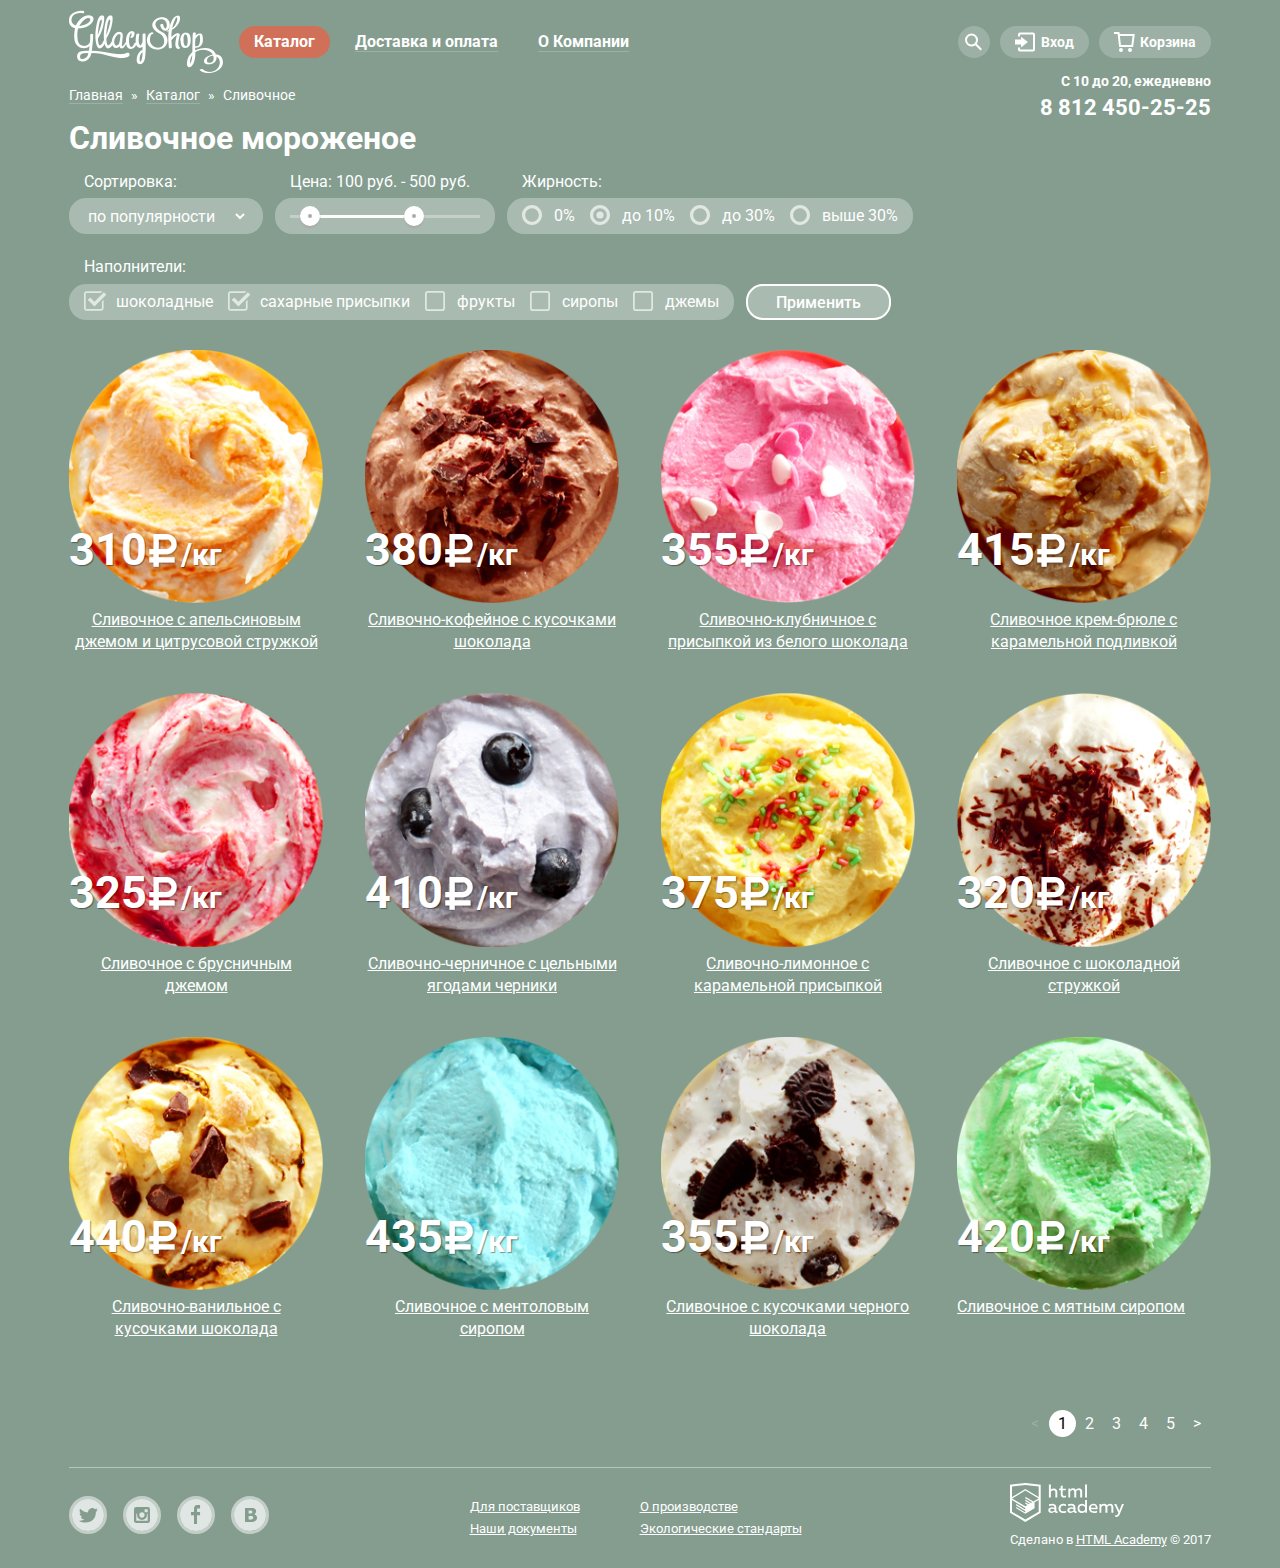
==== commit db8ef977: "Закончила оформление карточек продукта, пагинации, сортировки" ====
--- a/catalog.html
+++ b/catalog.html
@@ -13,7 +13,7 @@
         <img src="img/logo.png" alt="Логотип Gllacy Shop" width="154" height="64">
         <nav>
           <ul class="main-menu">
-            <li>
+            <li class="active-menu">
               <a href="#">Каталог</a>
               <ul class="catalog">
                 <li><a href="#">Новинки</a></li>
@@ -104,7 +104,7 @@
           <div class="sorting-container-1">
             <fieldset>
               <legend>Сортировка:</legend>
-              <div class="sorting-fields">
+              <div class="sorting-fields sorting-fields-select">
                 <select class="sorting-iceacream" name="sorting">
                   <option value="popular">по популярности</option>
                   <option value="inexpensive">сначала недорогие</option>
@@ -191,85 +191,135 @@
               <img src="img/icecream-1.png" alt="Мороженое сливочное с апельсиновым джемом и цитрусовой стружкой">
               <span>310</span>
               <a href="#">Сливочное с апельсиновым джемом и цитрусовой стружкой</a>
-              <button type="button" name="button" class="button button-medium">Быстрый просмотр</button>
+              <div class="product-background">
+                <div class="text-center">
+                  <button type="button" name="button" class="button button-medium">Быстрый просмотр</button>
+                </div>
+              </div>
             </li>
             <li>
               <img src="img/icecream-2.png" alt="Мороженое сливочно-кофейное с кусочками шоколада">
               <span>380</span>
               <a href="#">Сливочно-кофейное с кусочками шоколада</a>
-              <button type="button" name="button" class="button button-medium">Быстрый просмотр</button>
+              <div class="product-background">
+                <div class="text-center">
+                  <button type="button" name="button" class="button button-medium">Быстрый просмотр</button>
+                </div>
+              </div>
             </li>
             <li>
               <img src="img/icecream-3.png" alt="Мороженое сливочно-клубничное с присыпкой из белого шоколада">
               <span>355</span>
               <a href="#">Сливочно-клубничное с присыпкой из белого шоколада</a>
-              <button type="button" name="button" class="button button-medium">Быстрый просмотр</button>
+              <div class="product-background">
+                <div class="text-center">
+                  <button type="button" name="button" class="button button-medium">Быстрый просмотр</button>
+                </div>
+              </div>
             </li>
             <li>
               <img src="img/icecream-4.png" alt="Мороженое сливочное крем-брюле с карамельной подливкой">
               <span>415</span>
               <a href="#">Сливочное крем-брюле с карамельной подливкой</a>
-              <button type="button" name="button" class="button button-medium">Быстрый просмотр</button>
+              <div class="product-background">
+                <div class="text-center">
+                  <button type="button" name="button" class="button button-medium">Быстрый просмотр</button>
+                </div>
+              </div>
             </li>
             <li>
               <img src="img/icecream-5.png" alt="Мороженое сливочное с брусничным джемом">
               <span>325</span>
               <a href="#">Сливочное с брусничным джемом</a>
-              <button type="button" name="button" class="button button-medium">Быстрый просмотр</button>
+              <div class="product-background">
+                <div class="text-center">
+                  <button type="button" name="button" class="button button-medium">Быстрый просмотр</button>
+                </div>
+              </div>
             </li>
             <li>
               <img src="img/icecream-6.png" alt="Мороженое сливочно-черничное с цельными ягодами черники ">
               <span>410</span>
               <a href="#">Сливочно-черничное с цельными ягодами черники </a>
-              <button type="button" name="button" class="button button-medium">Быстрый просмотр</button>
+              <div class="product-background">
+                <div class="text-center">
+                  <button type="button" name="button" class="button button-medium">Быстрый просмотр</button>
+                </div>
+              </div>
             </li>
             <li>
               <img src="img/icecream-7.png" alt="Мороженое сливочно-лимонное с карамельной присыпкой">
               <span>375</span>
               <a href="#">Сливочно-лимонное с карамельной присыпкой</a>
-              <button type="button" name="button" class="button button-medium">Быстрый просмотр</button>
+              <div class="product-background">
+                <div class="text-center">
+                  <button type="button" name="button" class="button button-medium">Быстрый просмотр</button>
+                </div>
+              </div>
             </li>
             <li>
               <img src="img/icecream-8.png" alt="Мороженое сливочное с шоколадной стружкой">
               <span>320</span>
               <a href="#">Сливочное с шоколадной стружкой</a>
-              <button type="button" name="button" class="button button-medium">Быстрый просмотр</button>
+              <div class="product-background">
+                <div class="text-center">
+                  <button type="button" name="button" class="button button-medium">Быстрый просмотр</button>
+                </div>
+              </div>
             </li>
             <li>
               <img src="img/icecream-9.png" alt="Мороженое сливочно-ванильное с кусочками шоколада">
               <span>440</span>
               <a href="#">Сливочно-ванильное с кусочками шоколада</a>
-              <button type="button" name="button" class="button button-medium">Быстрый просмотр</button>
+              <div class="product-background">
+                <div class="text-center">
+                  <button type="button" name="button" class="button button-medium">Быстрый просмотр</button>
+                </div>
+              </div>
             </li>
             <li>
               <img src="img/icecream-10.png" alt="Мороженое сливочноe с ментоловым сиропом">
               <span>435</span>
               <a href="#">Сливочноe с ментоловым сиропом</a>
-              <button type="button" name="button" class="button button-medium">Быстрый просмотр</button>
+              <div class="product-background">
+                <div class="text-center">
+                  <button type="button" name="button" class="button button-medium">Быстрый просмотр</button>
+                </div>
+              </div>
             </li>
             <li>
               <img src="img/icecream-11.png" alt="Мороженое сливочное с кусочками черного шоколада">
               <span>355</span>
               <a href="#">Сливочное с кусочками черного шоколада</a>
-              <button type="button" name="button" class="button button-medium">Быстрый просмотр</button>
+              <div class="product-background">
+                <div class="text-center">
+                  <button type="button" name="button" class="button button-medium">Быстрый просмотр</button>
+                </div>
+              </div>
             </li>
             <li>
               <img src="img/icecream-12.png" alt="Мороженое сливочное с мятным сиропом">
               <span>420</span>
               <a href="#">Сливочное с мятным сиропом</a>
-              <button type="button" name="button" class="button button-medium">Быстрый просмотр</button>
-            </li>
-          </ul>
-          <ul class="pagination">
-            <li><a href="#"><</a></li>
-            <li><a href="#">1</a></li>
-            <li><a href="#">2</a></li>
-            <li><a href="#">3</a></li>
-            <li><a href="#">4</a></li>
-            <li><a href="#">5</a></li>
-            <li><a href="#">></a></li>
+              <div class="product-background">
+                <div class="text-center">
+                  <button type="button" name="button" class="button button-medium">Быстрый просмотр</button>
+                </div>
+              </div>
+            </li>
           </ul>
         </section>
+        <ul class="pagination">
+          <li class="disabled"><a href="#"><</a></li>
+          <li class="active-pagination"><a href="#">1</a></li>
+          <li><a href="#">2</a></li>
+          <li><a href="#">3</a></li>
+          <li><a href="#">4</a></li>
+          <li><a href="#">5</a></li>
+          <li><a href="#">></a></li>
+        </ul>
+        <div class="divider-line">
+        </div>
       </main>
       <footer class="main-footer">
         <ul class="social-icons">
--- a/css/base.css
+++ b/css/base.css
@@ -109,6 +109,12 @@
       margin: 0; }
       .main-header .user-menu .search-icon a svg {
         margin-right: 0; }
+  .main-header .main-menu li.active-menu {
+    background-color: #d07058;
+    pointer-events: none; }
+    .main-header .main-menu li.active-menu a {
+      text-decoration: none;
+      border-bottom: none; }
   .main-header .main-menu a {
     text-decoration: none;
     border-bottom: 1px solid rgba(255, 255, 255, 0.2); }
@@ -214,8 +220,34 @@
     border-bottom: none; }
 
 .pagination {
-  width: 200px;
-  display: flex; }
+  display: flex;
+  justify-content: flex-end;
+  align-items: center;
+  margin-bottom: 30px; }
+  .pagination li {
+    width: 27px;
+    height: 27px;
+    border-radius: 50%;
+    display: flex;
+    justify-content: center;
+    align-items: center;
+    cursor: pointer; }
+    .pagination li:last-child {
+      margin-right: 0; }
+    .pagination li.active-pagination {
+      background-color: #ffffff;
+      color: black; }
+    .pagination li:hover:not(.active-pagination) {
+      background-color: rgba(255, 255, 255, 0.2); }
+    .pagination li.disabled {
+      color: rgba(255, 255, 255, 0.2); }
+    .pagination li a {
+      text-decoration: none; }
+
+.divider-line {
+  height: 1px;
+  background-color: rgba(255, 255, 255, 0.4);
+  margin-bottom: 15px; }
 
 .main-footer {
   display: flex;
@@ -397,19 +429,30 @@
   justify-content: space-between; }
   .products-list ul li {
     width: 22.2%;
-    position: relative; }
+    position: relative;
+    z-index: 1;
+    margin-bottom: 40px; }
+    .products-list ul li:hover {
+      z-index: 2; }
+      .products-list ul li:hover .product-background {
+        display: block; }
     .products-list ul li img {
       max-width: 100%;
-      height: auto; }
+      height: auto;
+      z-index: 10;
+      position: relative; }
       .products-list ul li img.hit {
-        position: absolute; }
+        position: absolute;
+        z-index: 11; }
     .products-list ul li span {
       position: absolute;
-      bottom: 70px;
+      left: 0;
+      top: 60%;
       font-family: "Roboto", sans-serif;
       font-size: 45px;
       font-weight: bold;
-      text-shadow: 1px 1px 1px rgba(0, 0, 0, 0.4); }
+      text-shadow: 1px 1px 1px rgba(0, 0, 0, 0.4);
+      z-index: 10; }
       .products-list ul li span::after {
         content: "/кг";
         background-image: url("../svg-gllacy/ruble.svg");
@@ -424,7 +467,27 @@
         font-size: 30px; }
     .products-list ul li a {
       text-align: center;
-      display: inline-block; }
+      display: inline-block;
+      z-index: 10;
+      position: relative; }
+
+.product-background {
+  background-color: rgba(255, 255, 255, 0.3);
+  position: absolute;
+  top: -20px;
+  right: -20px;
+  bottom: -75px;
+  left: -20px;
+  border-radius: 4px;
+  z-index: 5;
+  display: none; }
+  .product-background .text-center {
+    left: 0;
+    right: 0;
+    position: absolute;
+    text-align: center;
+    bottom: 20px;
+    z-index: 10; }
 
 .main-slider {
   position: relative;
@@ -472,7 +535,8 @@
     margin: 0; }
     .sorting-container-1 fieldset legend,
     .sorting-container-2 fieldset legend {
-      padding-left: 15px; }
+      padding-left: 15px;
+      color: #ffffff; }
     .sorting-container-1 fieldset .sorting-fields,
     .sorting-container-2 fieldset .sorting-fields {
       background-color: rgba(255, 255, 255, 0.3);
@@ -481,6 +545,12 @@
       align-items: center;
       padding: 0 15px;
       border-radius: 17px; }
+      .sorting-container-1 fieldset .sorting-fields.sorting-fields-select:hover,
+      .sorting-container-2 fieldset .sorting-fields.sorting-fields-select:hover {
+        background-color: #ffffff; }
+        .sorting-container-1 fieldset .sorting-fields.sorting-fields-select:hover select,
+        .sorting-container-2 fieldset .sorting-fields.sorting-fields-select:hover select {
+          color: #000000; }
 
 .sorting-iceacream {
   background: transparent;
@@ -493,8 +563,14 @@
 
 .sorting-label {
   display: flex; }
+  .sorting-label .svg-checkbox,
+  .sorting-label .svg-radio {
+    opacity: 0.65; }
   .sorting-label:not(:first-child) {
     margin-left: 15px; }
+  .sorting-label:hover .svg-checkbox,
+  .sorting-label:hover .svg-radio {
+    opacity: 1; }
 
 .svg-checkbox,
 .svg-radio {
@@ -520,12 +596,22 @@
 .button-apply {
   color: #ffffff;
   background-color: rgba(255, 255, 255, 0.3);
-  border: 2px solid #ffffff;
+  border: none;
+  box-shadow: inset 0 0 0 2px white;
   border-radius: 17px;
   padding: 5px 15px;
   width: 145px;
   height: 36px;
-  font-size: 16px; }
+  font-size: 16px;
+  font-family: "Roboto", sans-serif;
+  font-weight: 500; }
+  .button-apply:hover {
+    background-color: #fbfcfb;
+    color: #000000; }
+  .button-apply:active {
+    background-color: #eaeaea;
+    border-color: #eaeaea;
+    box-shadow: inset 0 2px 2px 0 rgba(0, 0, 0, 0.6); }
 
 .form-range {
   position: relative;
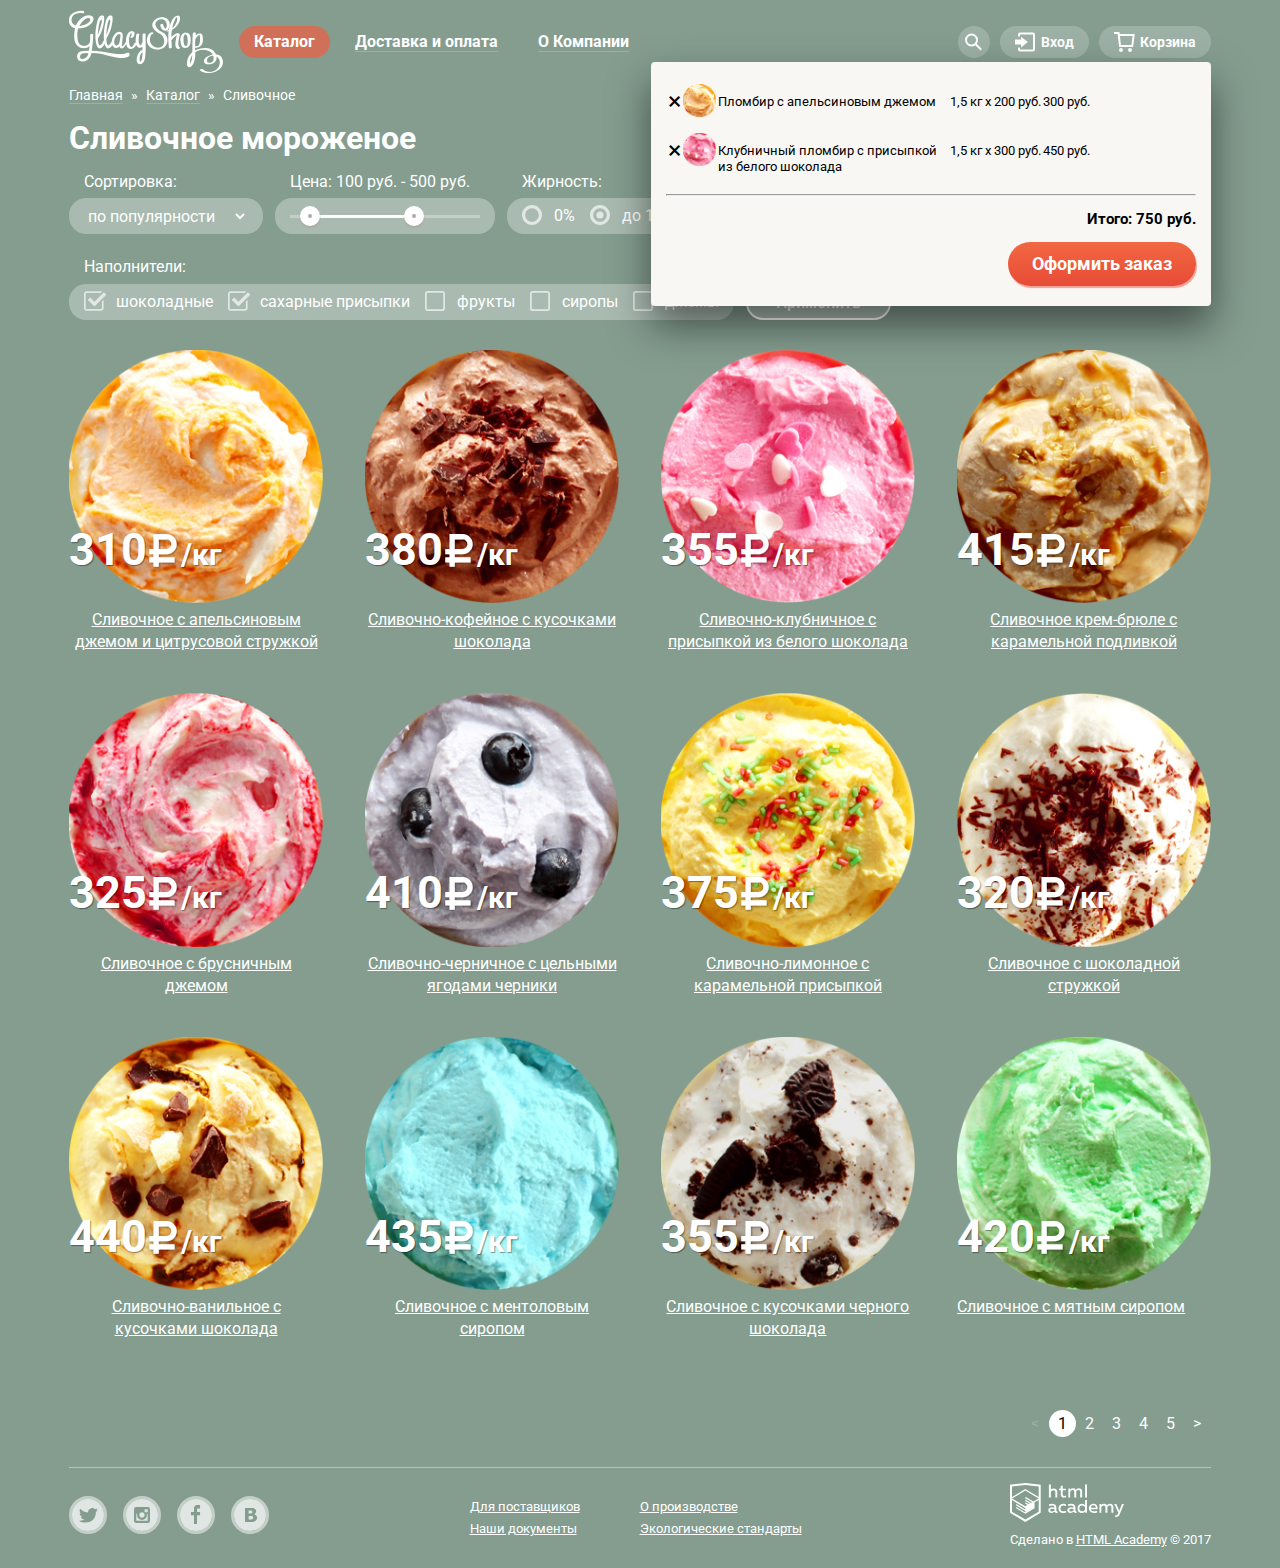
==== commit a9752ec7: "Добавила оформление корзины" ====
--- a/catalog.html
+++ b/catalog.html
@@ -10,7 +10,9 @@
   <body class="catalog-color">
     <div class="centering">
       <header class="main-header">
-        <img src="img/logo.png" alt="Логотип Gllacy Shop" width="154" height="64">
+        <!-- <a href="index.html"> -->
+          <img src="img/logo.png" alt="Логотип Gllacy Shop" width="154" height="64">
+        <!-- </a> -->
         <nav>
           <ul class="main-menu">
             <li class="active-menu">
@@ -59,31 +61,33 @@
                 </form>
               </div>
             </li>
-            <li>
+            <li class="basket">
               <a href="#">
                 <svg xmlns="http://www.w3.org/2000/svg" width="21" height="20" viewBox="0 0 21 20"><g fill="#FFF"><path d="M5.657 2.031L5.422 0H0v2h3.64l1.5 13h13.988l1.699-12.969H5.657zM17.372 13H6.922L5.888 4.031h12.66L17.372 13z"/><circle cx="6.984" cy="18" r="2"/><circle cx="15.984" cy="18" r="2"/></g></svg>
                 Корзина
               </a>
-              <div class="basket">
+              <div class="basket-modal">
                 <table>
                   <tr>
-                    <td>&times;</td>
-                    <td><img src="img/icecream-1.png" alt="" width="33" height="33"></td>
-                    <td>Пломбир с апельсиновым джемом</td>
+                    <td class="basket-remove-button">&times;</td>
+                    <td class="basket-image"><img src="img/icecream-1.png" alt="" width="33" height="33"></td>
+                    <td class="table-product">Пломбир с апельсиновым джемом</td>
                     <td>1,5 кг х 200 руб.</td>
                     <td>300 руб.</td>
                   </tr>
                   <tr>
-                    <td>&times;</td>
-                    <td><img src="img/icecream-2.png" alt="" width="33" height="33"></td>
+                    <td class="basket-remove-button">&times;</td>
+                    <td class="basket-image"><img src="img/icecream-3.png" alt="" width="33" height="33"></td>
                     <td>Клубничный пломбир с присыпкой из белого шоколада</td>
                     <td>1,5 кг х 300 руб.</td>
                     <td>450 руб.</td>
                   </tr>
                 </table>
                 <hr>
-                <span>Итого: 750 руб.</span>
-                <a href="#">Оформить заказ</a>
+                <div class="basket-modal-button-container">
+                <p class="basket-modal-price">Итого: 750 руб.</p>
+                  <a href="#" class="button button-medium">Оформить заказ</a>
+                </div>
               </div>
             </li>
           </ul>
--- a/css/base.css
+++ b/css/base.css
@@ -10,7 +10,8 @@
   text-decoration: none;
   box-shadow: 1px 2px 1px 0 rgba(231, 75, 54, 0.5);
   font-weight: bold;
-  cursor: pointer; }
+  cursor: pointer;
+  display: inline-block; }
   .button:hover {
     background: #f58669;
     background: -moz-linear-gradient(top, #f58669 0%, #ec6f5e 100%);
@@ -151,6 +152,40 @@
       .main-header .main-menu .catalog li:first-child {
         font-weight: bold; }
 
+.basket {
+  position: relative; }
+  .basket .basket-modal {
+    background-color: #f8f7f4;
+    position: absolute;
+    font-size: 13px;
+    font-weight: normal;
+    line-height: 16px;
+    color: #000000;
+    width: 530px;
+    z-index: 15;
+    padding: 20px 15px;
+    right: 0;
+    top: 36px;
+    border-radius: 4px;
+    box-shadow: 0px 20px 40px 0px rgba(0, 0, 0, 0.5); }
+    .basket .basket-modal td {
+      padding: 10px 0;
+      vertical-align: top; }
+    .basket .basket-modal .basket-image {
+      padding-top: 0;
+      text-align: center; }
+    .basket .basket-modal .basket-remove-button {
+      font-size: 25px; }
+    .basket .basket-modal .table-product {
+      width: 230px; }
+    .basket .basket-modal .basket-modal-price {
+      font-weight: bold;
+      font-size: 15px;
+      text-align: right;
+      margin-bottom: 15px; }
+    .basket .basket-modal .basket-modal-button-container {
+      text-align: right; }
+
 .shares {
   display: flex; }
 
@@ -693,7 +728,6 @@
     line-height: 30px;
     margin: 0; }
 
-.basket,
 .user-menu,
 .main-form,
 .catalog,
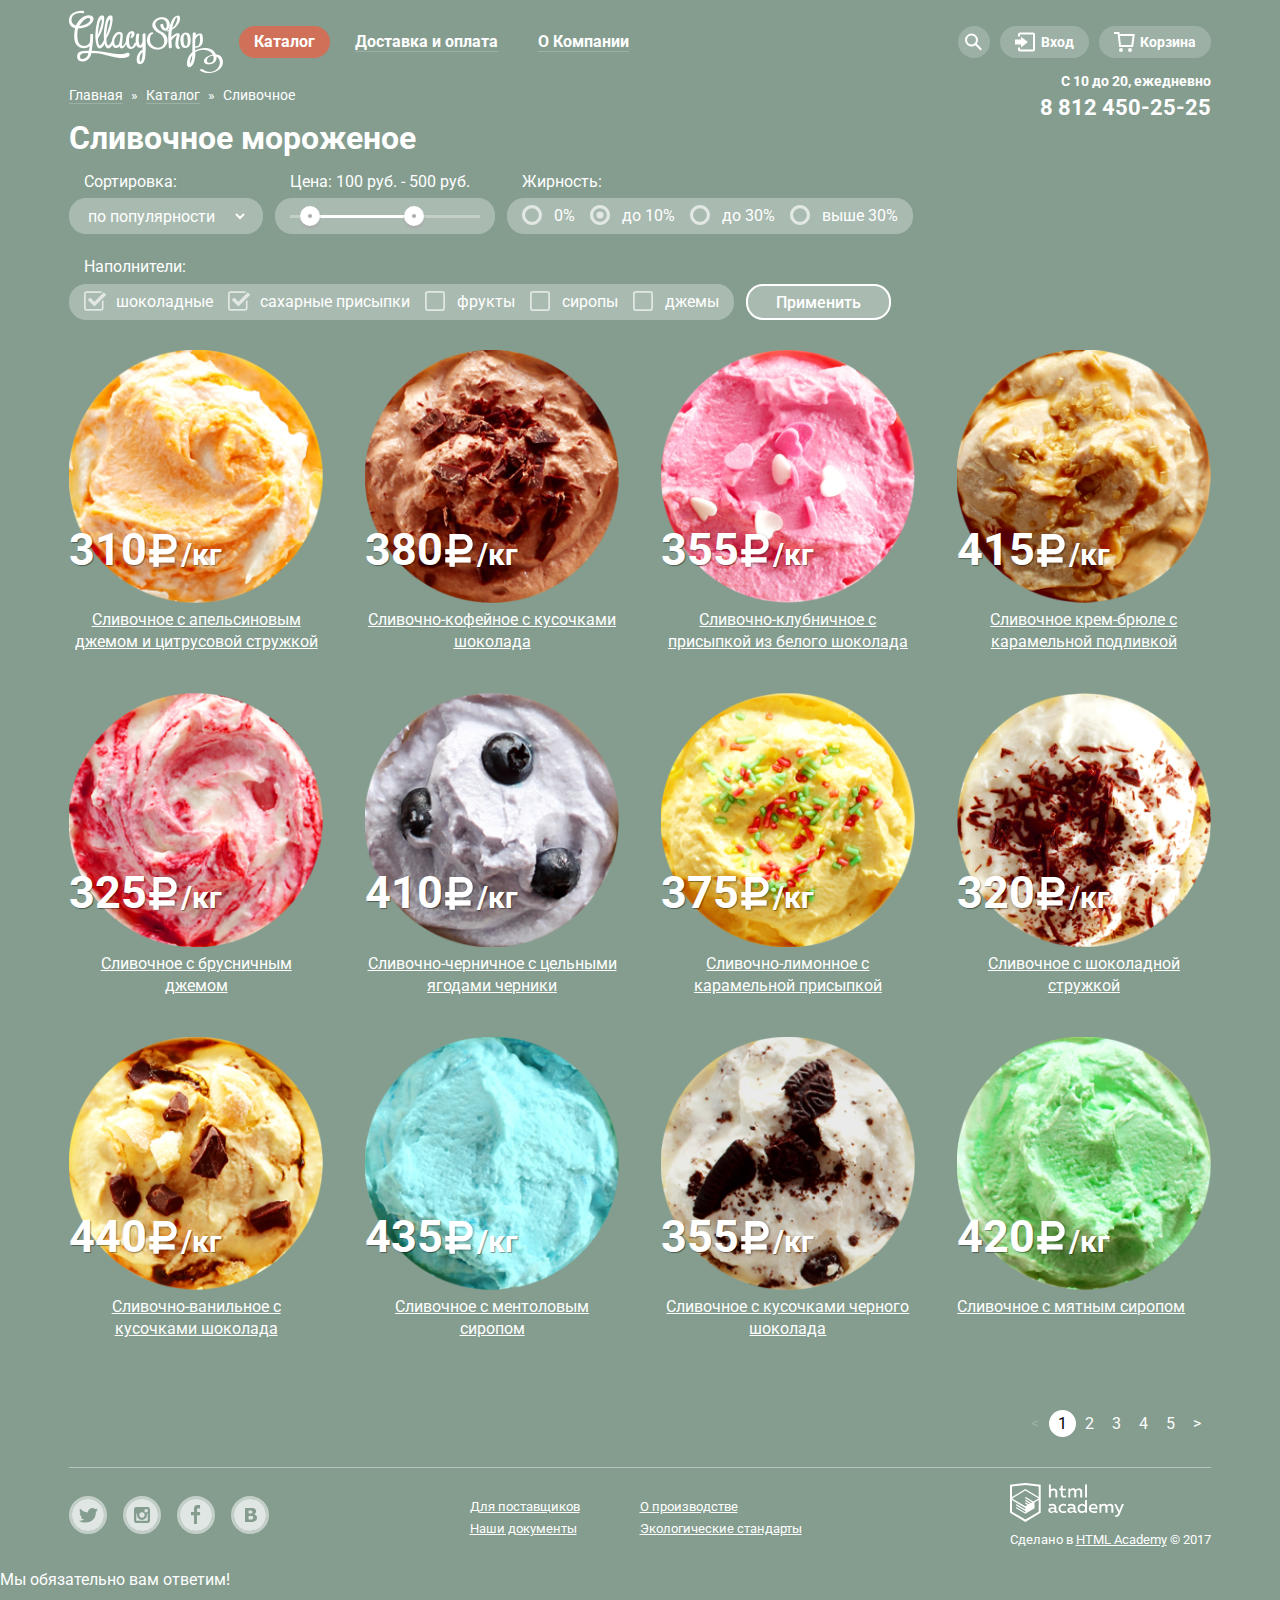
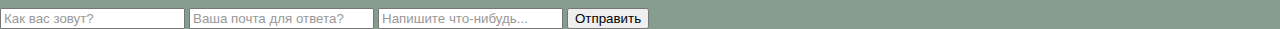
==== commit 236e1065: "Добавила оживление форм" ====
--- a/catalog.html
+++ b/catalog.html
@@ -10,9 +10,9 @@
   <body class="catalog-color">
     <div class="centering">
       <header class="main-header">
-        <!-- <a href="index.html"> -->
-          <img src="img/logo.png" alt="Логотип Gllacy Shop" width="154" height="64">
-        <!-- </a> -->
+        <a href="index.html">
+          <img src="img/logo.png" alt="Логотип Gllacy Shop" width="154" height="64" class="logo">
+        </a>
         <nav>
           <ul class="main-menu">
             <li class="active-menu">
@@ -63,7 +63,12 @@
             </li>
             <li class="basket">
               <a href="#">
-                <svg xmlns="http://www.w3.org/2000/svg" width="21" height="20" viewBox="0 0 21 20"><g fill="#FFF"><path d="M5.657 2.031L5.422 0H0v2h3.64l1.5 13h13.988l1.699-12.969H5.657zM17.372 13H6.922L5.888 4.031h12.66L17.372 13z"/><circle cx="6.984" cy="18" r="2"/><circle cx="15.984" cy="18" r="2"/></g></svg>
+                <svg xmlns="http://www.w3.org/2000/svg" width="21" height="20" viewBox="0 0 21 20">
+                  <path class="fill" fill="transparent" d="M5.888 4.031L6.922 13h10.45l1.176-8.969z"/>
+                  <circle fill="#ffffff" cx="6.984" cy="18" r="2"/>
+                  <circle fill="#ffffff" cx="15.984" cy="18" r="2"/>
+                  <path fill="#ffffff" d="M5.657 2.031L5.422 0H0v2h3.64l1.5 13h13.988l1.699-12.969H5.657zM17.372 13H6.922L5.888 4.031h12.66L17.372 13z"/>
+                </svg>
                 Корзина
               </a>
               <div class="basket-modal">
@@ -385,5 +390,7 @@
       <input type="text" name="comment" placeholder="Напишите что-нибудь...">
       <input type="submit" name="submit" value="Отправить">
     </form>
+    <script type="text/javascript" src="js/catalog.js">
+    </script>
   </body>
 </html>
--- a/css/base.css
+++ b/css/base.css
@@ -43,16 +43,24 @@
     margin-right: 10px;
     font-weight: bold;
     position: relative; }
-    nav ul > li:active, nav ul > li:hover {
+    nav ul > li.active-modal, nav ul > li:active, nav ul > li:hover {
       background-color: #f7f6f3;
       color: #000000;
       font-weight: bold;
       border-radius: 17px;
       padding: 5px 15px; }
-      nav ul > li:active svg path,
+      nav ul > li.active-modal svg path,
+      nav ul > li.active-modal svg circle,
+      nav ul > li.active-modal svg g, nav ul > li:active svg path,
+      nav ul > li:active svg circle,
       nav ul > li:active svg g, nav ul > li:hover svg path,
+      nav ul > li:hover svg circle,
       nav ul > li:hover svg g {
         fill: #000000; }
+      nav ul > li.active-modal svg .fill, nav ul > li:active svg .fill, nav ul > li:hover svg .fill {
+        fill: transparent; }
+    nav ul > li.active-modal svg .fill {
+      fill: red; }
     nav ul > li:active {
       box-shadow: inset 0 2px 2px 0 rgba(0, 0, 0, 0.4); }
     nav ul > li:last-child {
@@ -65,6 +73,8 @@
   display: flex;
   padding: 10px 0;
   position: relative; }
+  .main-header .logo {
+    display: block; }
   .main-header ul:not(.catalog) {
     padding: 0;
     margin: 16px;
@@ -95,7 +105,7 @@
   .main-header .user-menu li {
     position: relative;
     background-color: rgba(255, 255, 255, 0.2); }
-    .main-header .user-menu li:hover {
+    .main-header .user-menu li:hover, .main-header .user-menu li.active-modal {
       background-color: #f7f6f3; }
   .main-header .user-menu .search-icon {
     border-radius: 50%;
@@ -103,7 +113,7 @@
     height: 32px;
     display: flex;
     justify-content: center; }
-    .main-header .user-menu .search-icon:hover {
+    .main-header .user-menu .search-icon.active-modal, .main-header .user-menu .search-icon:hover {
       padding: 0;
       background-color: #f7f6f3; }
     .main-header .user-menu .search-icon a {
@@ -402,18 +412,20 @@
   position: absolute;
   z-index: 1; }
 
-.main-form:not(.main-modal) {
+.main-form:not(.feedback-modal) {
   box-shadow: 0px 20px 40px 0px rgba(0, 0, 0, 0.5); }
 
 .search-form {
   min-width: 340px;
   position: absolute;
-  right: 0; }
+  right: 0;
+  top: 37px; }
 
 .authorization {
   width: 280px;
   right: 0;
-  box-sizing: border-box; }
+  box-sizing: border-box;
+  top: 37px; }
   .authorization a {
     color: #323232;
     font-size: 13px; }
@@ -428,17 +440,41 @@
     flex-direction: column;
     margin-left: 20px; }
 
-.main-modal {
+.feedback-modal-container {
+  position: fixed;
+  left: 0;
+  right: 0;
+  top: 0;
+  bottom: 0;
+  background-color: rgba(0, 0, 0, 0.3);
+  z-index: 10; }
+
+.feedback-modal {
   width: 440px;
-  position: relative; }
-  .main-modal input[type="text"] {
+  position: fixed;
+  left: 50%;
+  margin-left: -240px;
+  top: 50%;
+  margin-top: -230px; }
+  .feedback-modal .feedback-modal-button {
+    position: absolute;
+    top: 1px;
+    right: 7px;
+    background: none;
+    border: none;
+    font-size: 35px;
+    padding: 0;
+    line-height: 35px;
+    cursor: pointer; }
+  .feedback-modal input[type="text"] {
     margin-bottom: 20px;
     width: 265px; }
-  .main-modal p {
+  .feedback-modal p {
     color: #323232;
     font-size: 24px;
-    font-weight: bold; }
-  .main-modal textarea {
+    font-weight: bold;
+    margin-top: 0; }
+  .feedback-modal textarea {
     height: 155px;
     margin-bottom: 20px;
     display: block; }
@@ -527,6 +563,10 @@
 .main-slider {
   position: relative;
   height: 560px; }
+  .main-slider .main-slider-slide {
+    display: none; }
+    .main-slider .main-slider-slide.slide-active {
+      display: block; }
   .main-slider .slider-text {
     font-size: 60px;
     line-height: 60px;
@@ -540,7 +580,7 @@
     right: 0;
     position: absolute;
     text-align: center;
-    top: 470px; }
+    top: 450px; }
   .main-slider .slide-buttons {
     position: absolute;
     left: 0;
@@ -729,7 +769,16 @@
     margin: 0; }
 
 .user-menu,
-.main-form,
+.authorization,
+.search-form,
 .catalog,
-.main-modal {
+.feedback-modal-container,
+.basket-modal {
   display: none; }
+
+.catalog-active,
+.search-active,
+.authorization-active,
+.feedback-active,
+.basket-active {
+  display: block; }
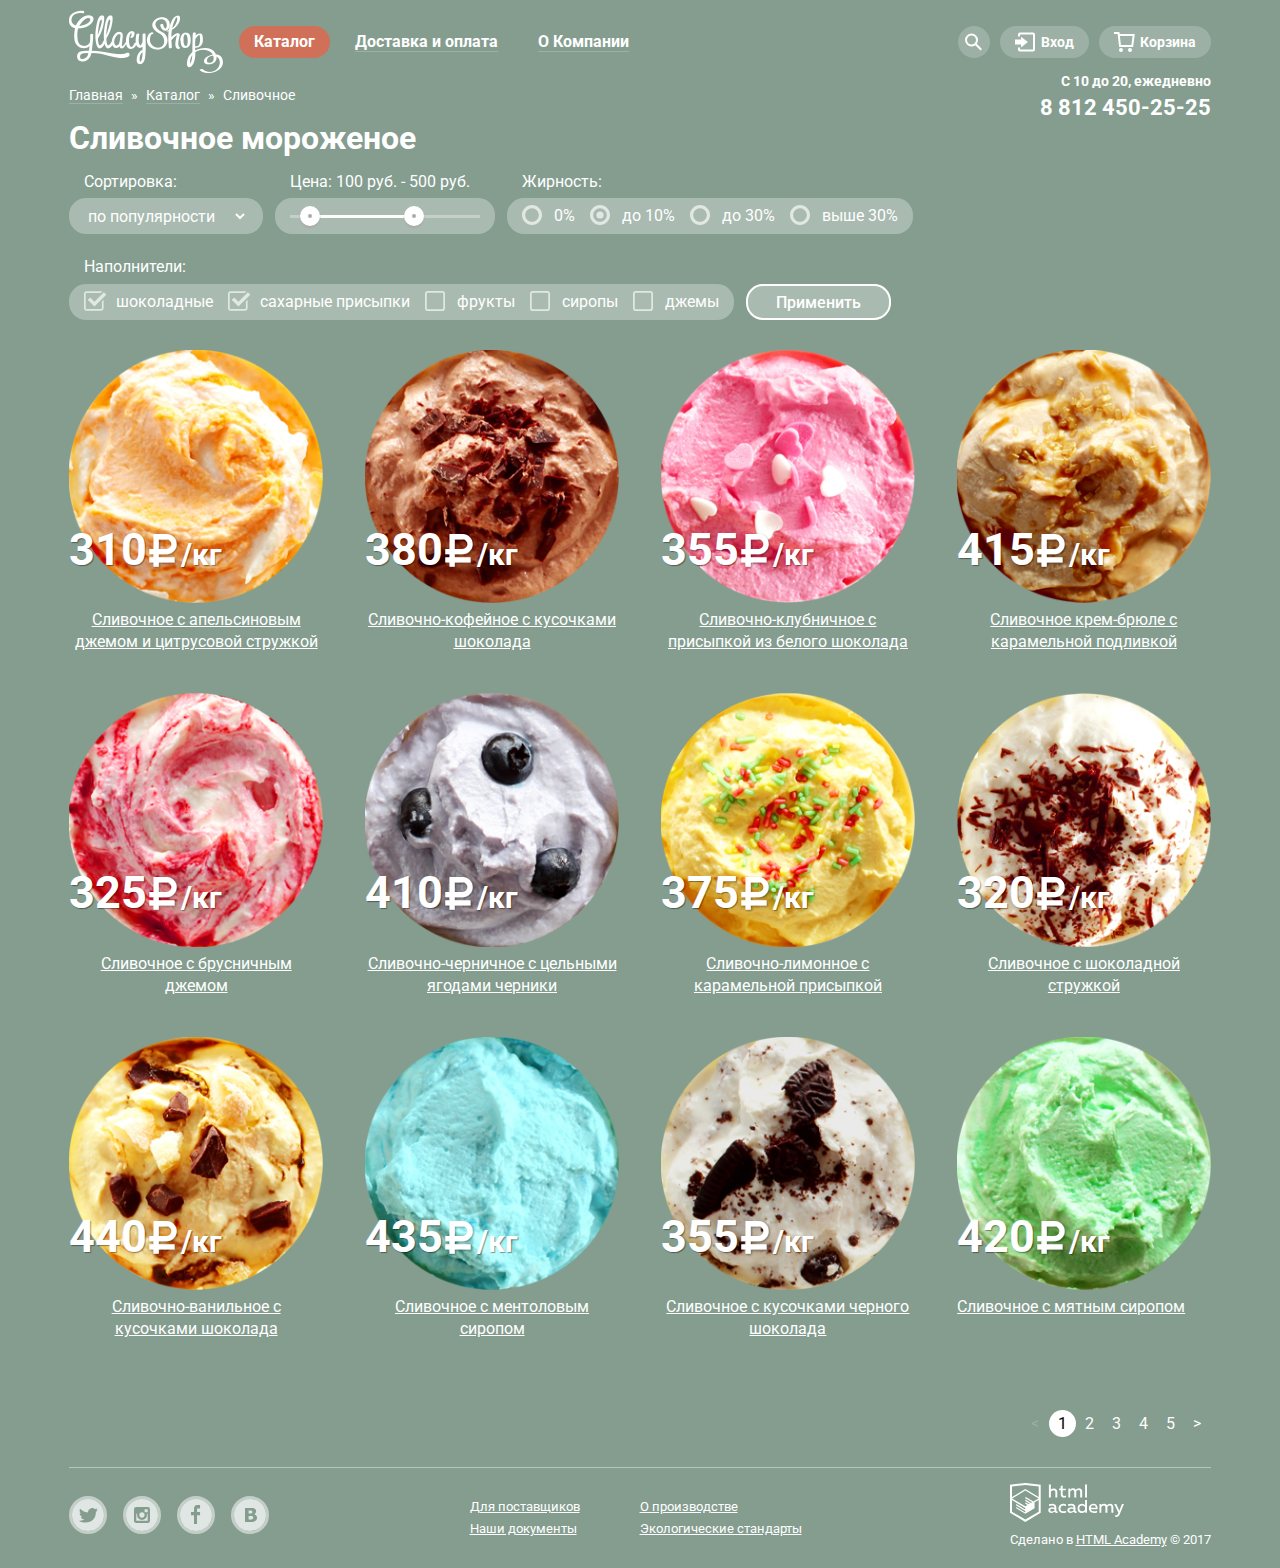
==== commit 043dd9ed: "Убрала лишнюю модалку на странице каталога" ====
--- a/catalog.html
+++ b/catalog.html
@@ -383,13 +383,6 @@
         </div>
       </footer>
     </div>
-    <form class="main-modal" action="index.html" method="post">
-      <p>Мы обязательно вам ответим!</p>
-      <input type="text" name="name" placeholder="Как вас зовут?">
-      <input type="text" name="email" placeholder="Ваша почта для ответа?">
-      <input type="text" name="comment" placeholder="Напишите что-нибудь...">
-      <input type="submit" name="submit" value="Отправить">
-    </form>
     <script type="text/javascript" src="js/catalog.js">
     </script>
   </body>
